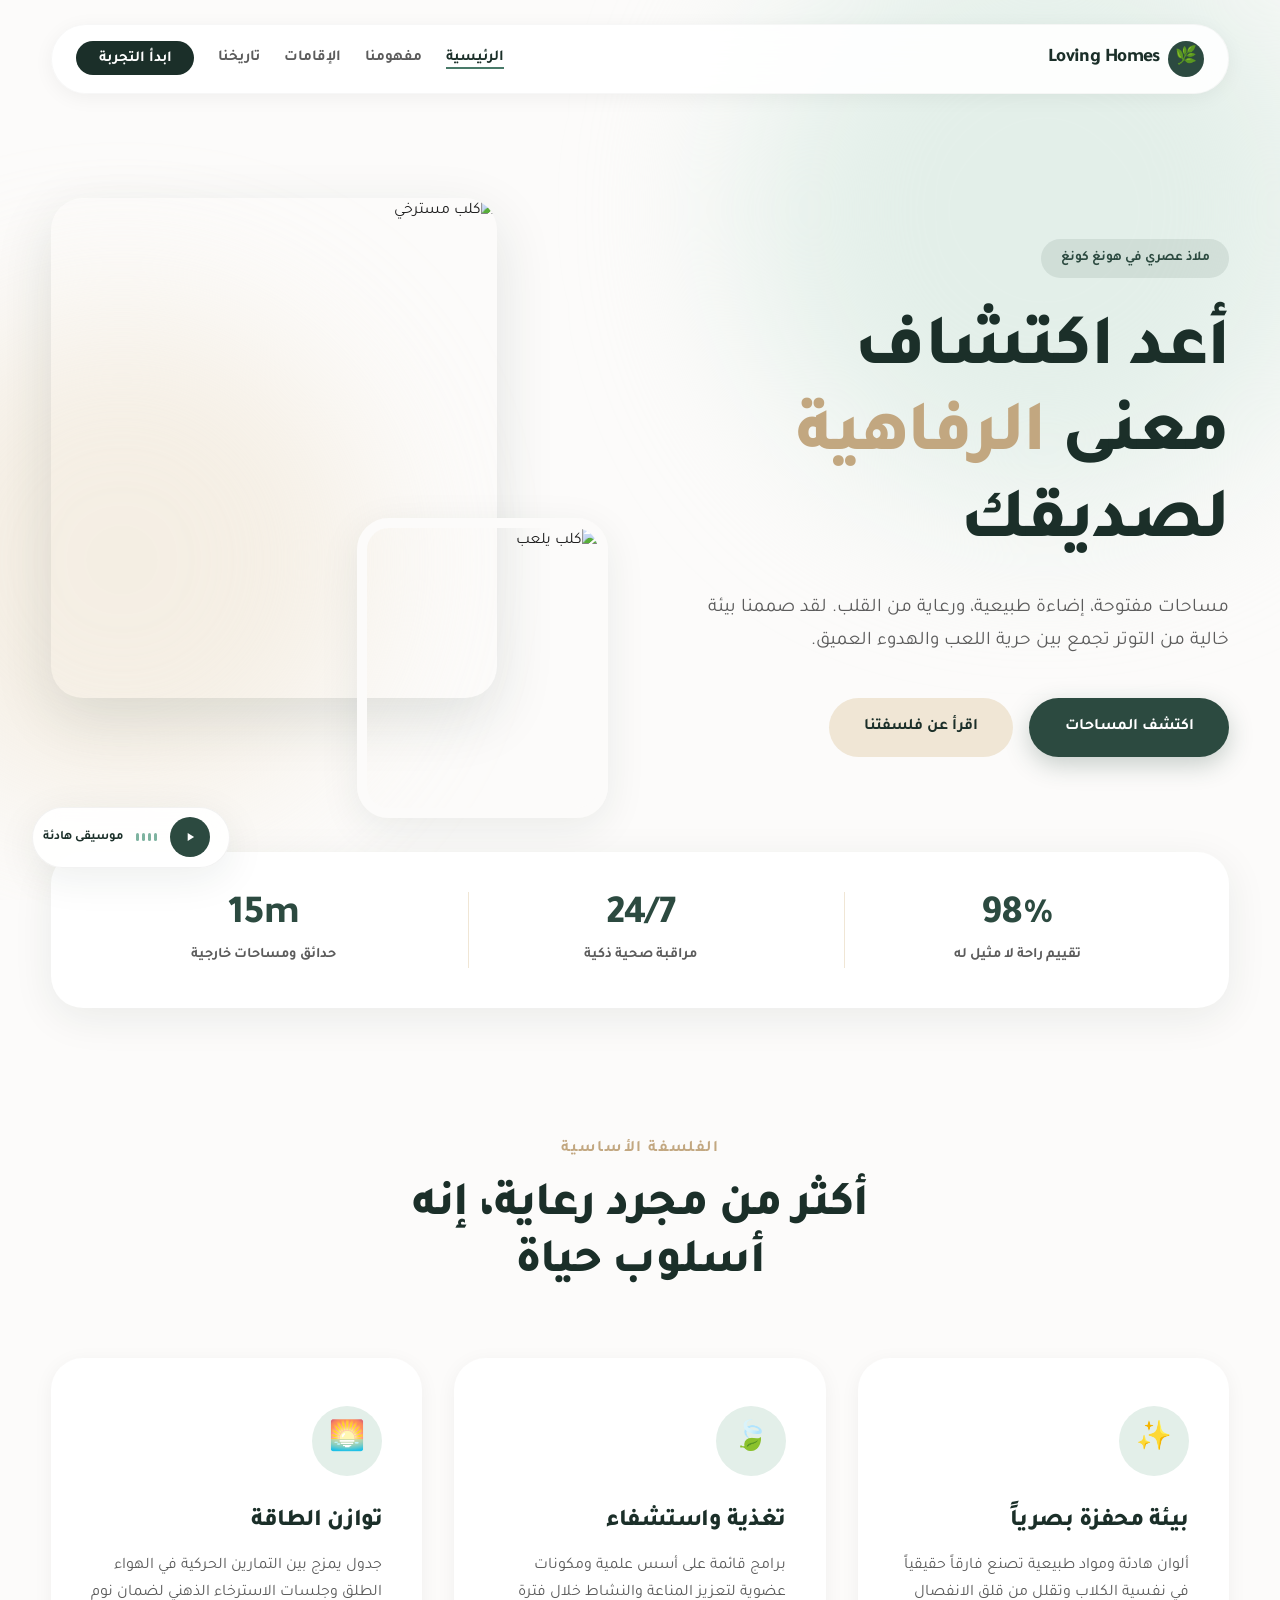
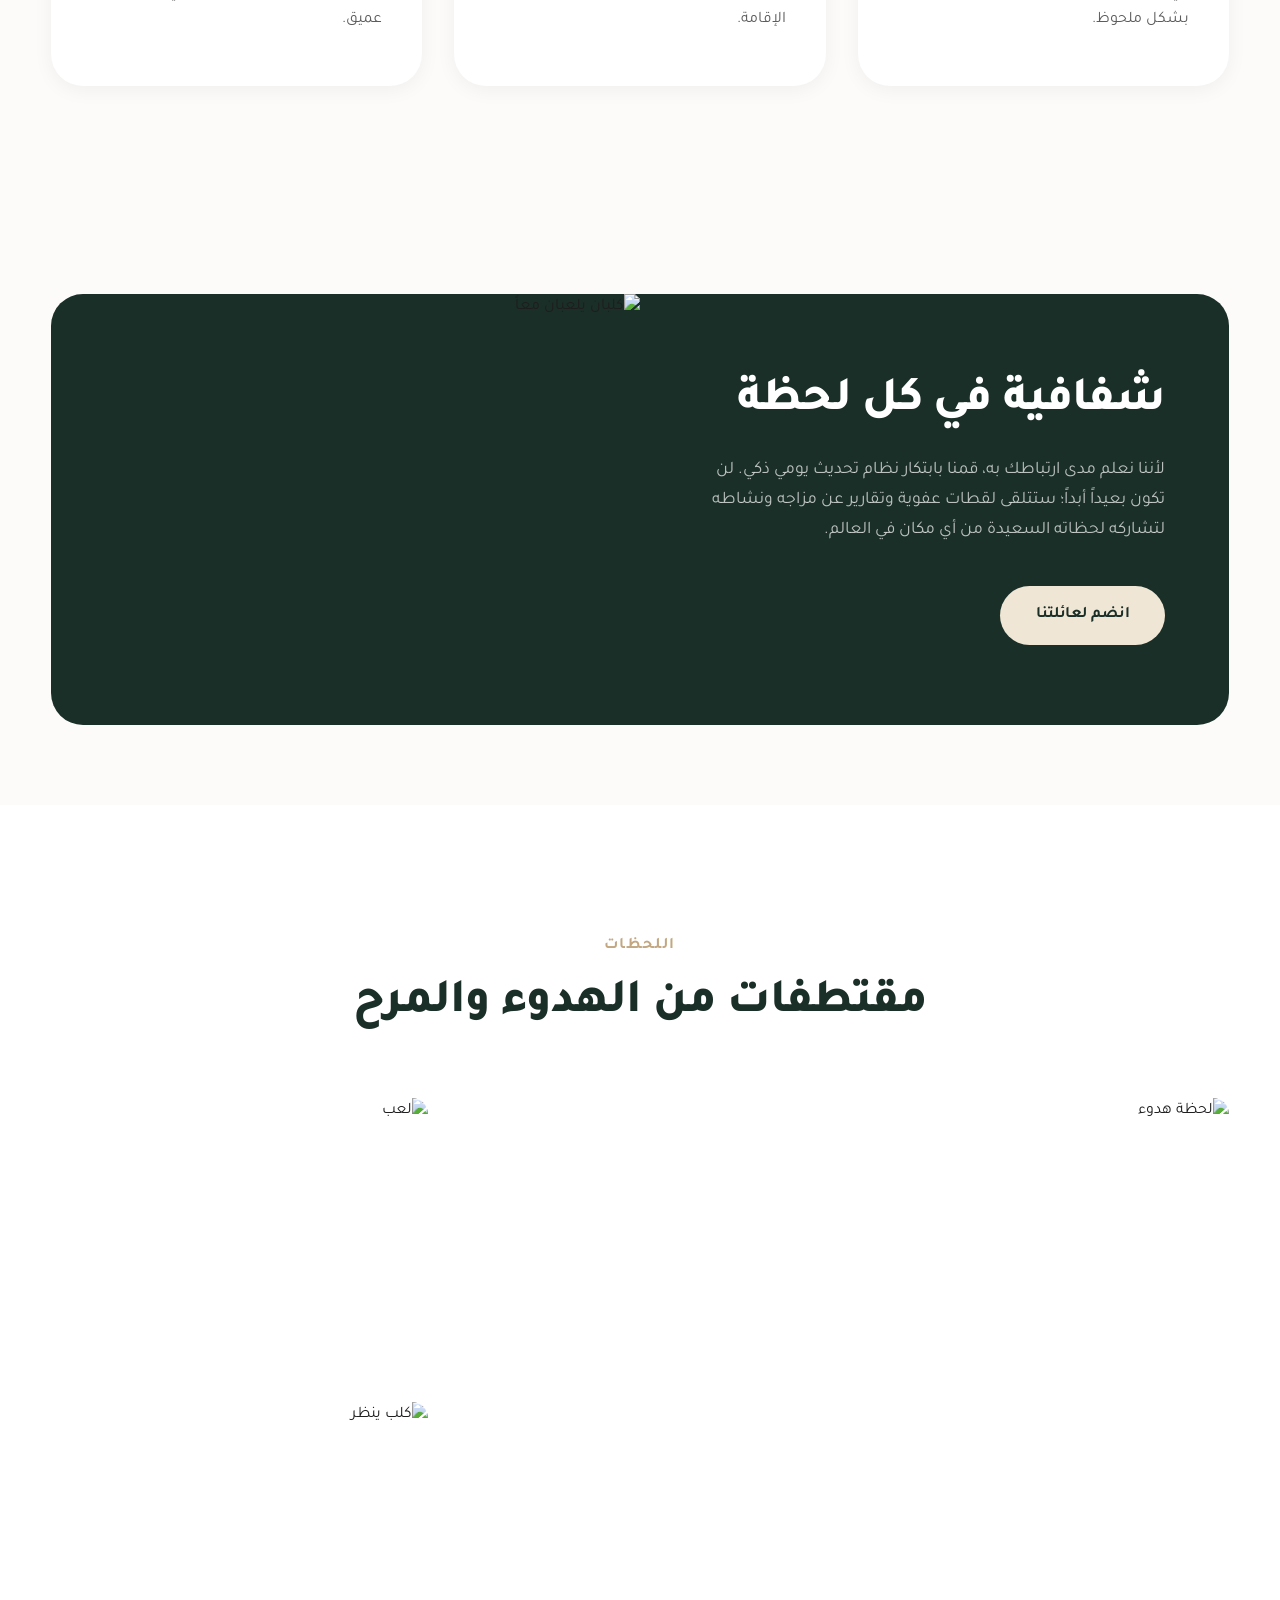
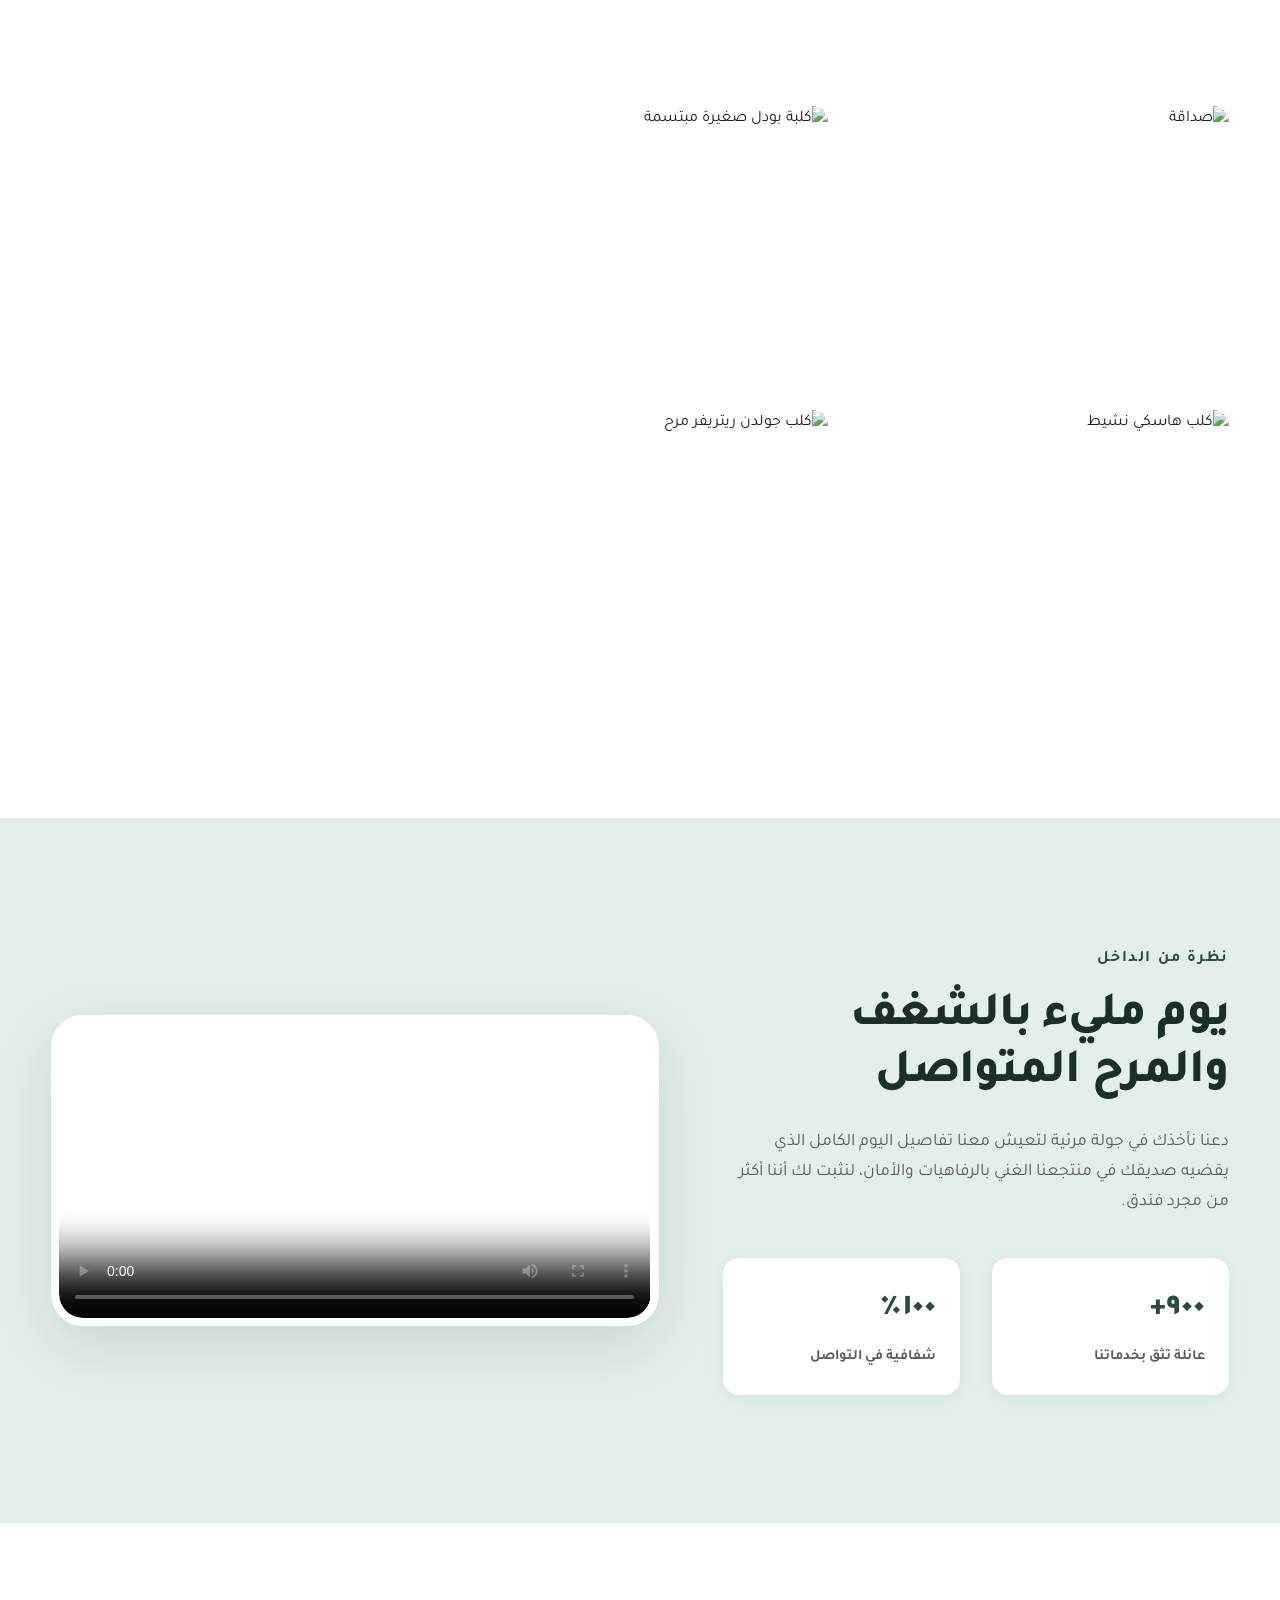
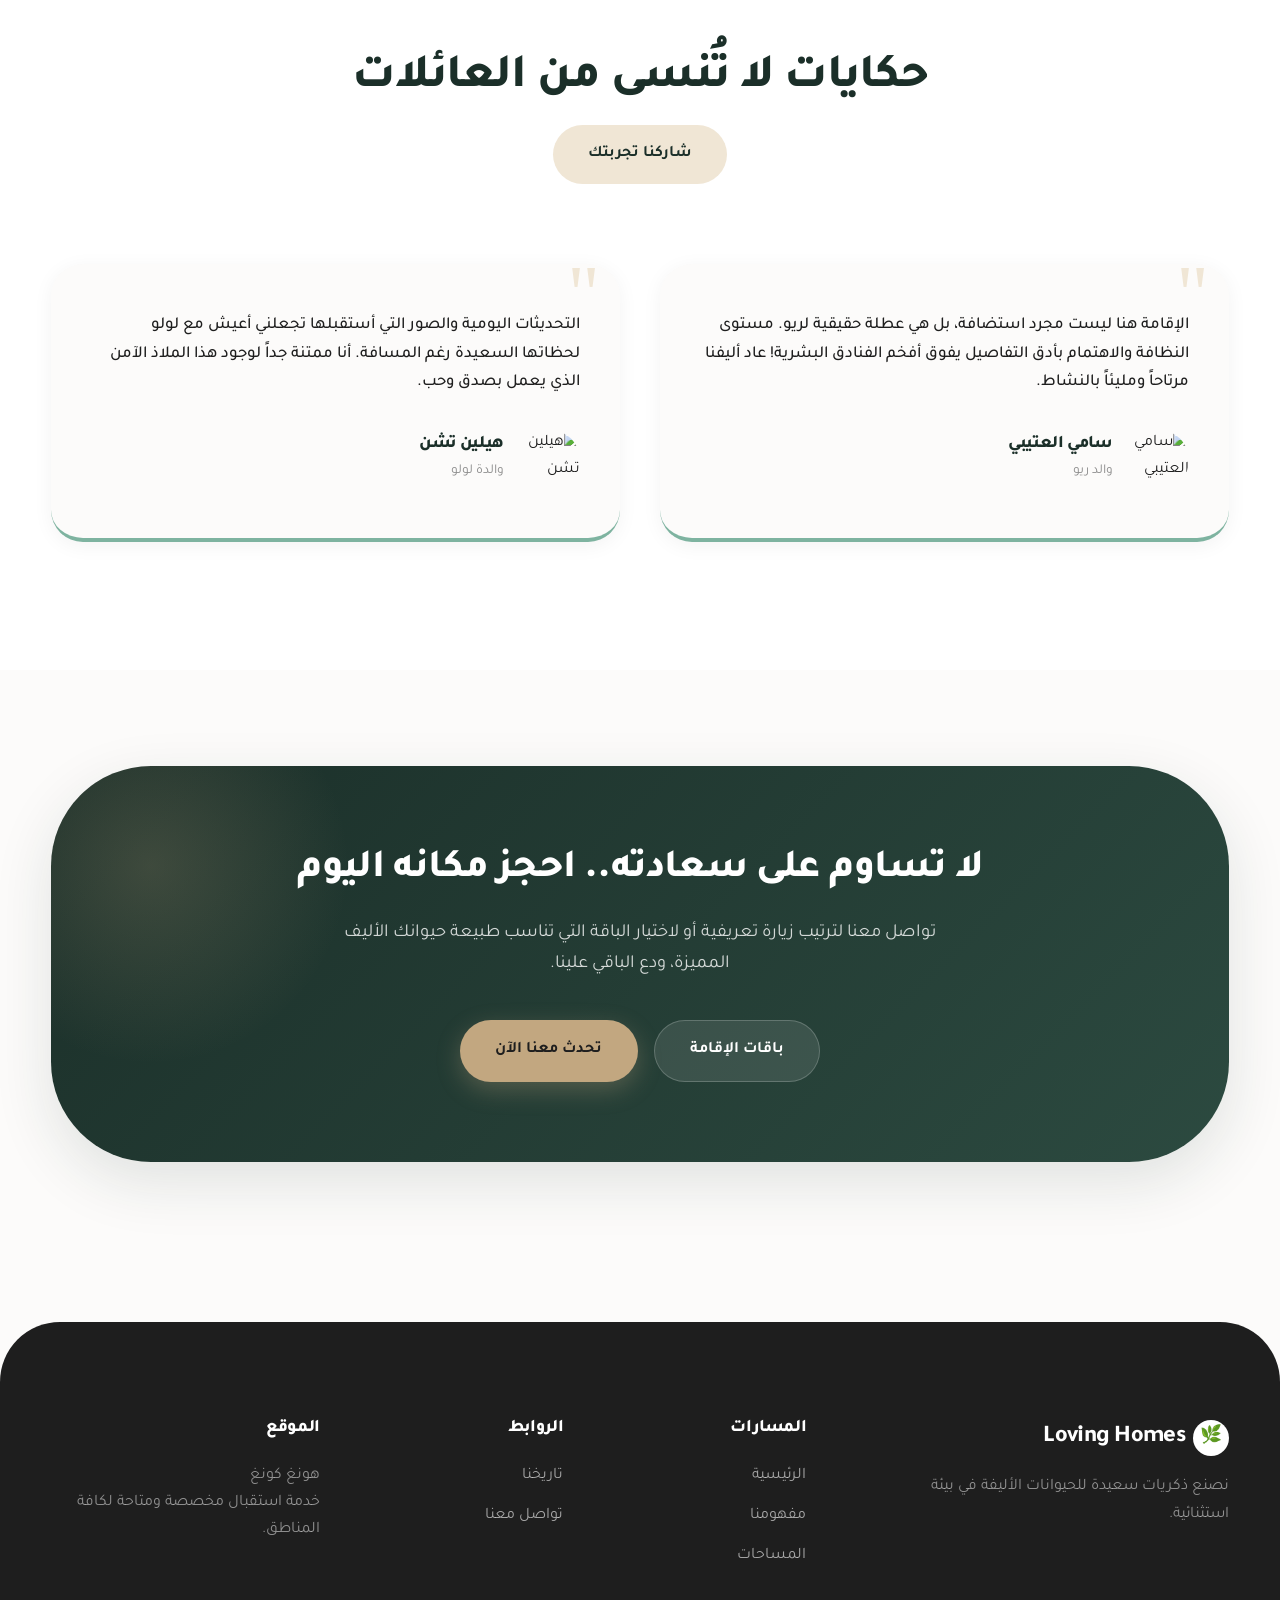
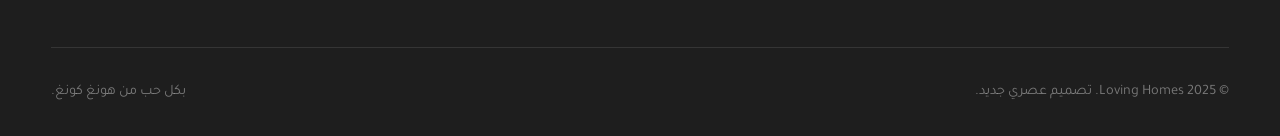
==== index.html @ 4c96bedb "Add files via upload" ====
<!DOCTYPE html>
<html lang="ar" dir="rtl">

<head>
  <meta charset="UTF-8" />
  <meta name="viewport" content="width=device-width, initial-scale=1.0" />
  <meta name="description" content="Loving Homes – منظور جديد لرفاهية الكلاب. مساحات هادئة وعناية لا مثيل لها." />
  <title>Loving Homes | مفهوم جديد للراحة</title>
  <link rel="stylesheet" href="styles.css" />
</head>

<body>

  <div class="audio-section">
    <button class="audio-btn" id="playBtn" aria-label="تشغيل الموسيقى">
      <svg id="playIcon" viewBox="0 0 24 24">
        <path d="M8 5v14l11-7z" />
      </svg>
      <svg id="pauseIcon" viewBox="0 0 24 24" style="display:none">
        <path d="M6 19h4V5H6v14zm8-14v14h4V5h-4z" />
      </svg>
    </button>
    <div class="audio-bars" id="audioBars">
      <div class="bar paused"></div>
      <div class="bar paused"></div>
      <div class="bar paused"></div>
      <div class="bar paused"></div>
    </div>
    <span class="audio-label">موسيقى هادئة</span>
  </div>
  <audio id="bgAudio" loop>
    <source src="https://www.soundhelix.com/examples/mp3/SoundHelix-Song-1.mp3" type="audio/mpeg" />
  </audio>

  <header class="site-header" role="banner">
    <div class="container">
      <div class="nav-wrapper">
        <a href="index.html" class="logo">
          <div class="logo-icon">🌿</div>
          <div class="logo-text">Loving Homes</div>
        </a>
        <ul class="nav-menu" id="navMenu">
          <li><a href="index.html" class="active">الرئيسية</a></li>
          <li><a href="services.html">مفهومنا</a></li>
          <li><a href="packages.html">الإقامات</a></li>
          <li><a href="story.html">تاريخنا</a></li>
          <li><a href="contact.html" class="nav-cta">ابدأ التجربة</a></li>
        </ul>
        <button class="nav-toggle" id="navToggle">
          <span></span><span></span><span></span>
        </button>
      </div>
    </div>
  </header>

  <main>
    <section class="hero-v4">
      <div class="hero-shape-1"></div>
      <div class="hero-shape-2"></div>

      <div class="container hero-grid">
        <div class="hero-text">
          <div class="badge">ملاذ عصري في هونغ كونغ</div>
          <h1>أعد اكتشاف معنى <span>الرفاهية</span> لصديقك</h1>
          <p>مساحات مفتوحة، إضاءة طبيعية، ورعاية من القلب. لقد صممنا بيئة خالية من التوتر تجمع بين حرية اللعب والهدوء
            العميق.</p>
          <div class="hero-actions">
            <a href="packages.html" class="btn btn-primary">اكتشف المساحات</a>
            <a href="#philosophy" class="btn btn-secondary">اقرأ عن فلسفتنا</a>
          </div>
        </div>

        <div class="hero-images">
          <img src="https://images.unsplash.com/photo-1544568100-847a948585b9?w=800&q=80" alt="كلب مسترخي"
            class="img-main" />
          <img src="https://i.ibb.co/VcNGW10W/image.png" alt="كلب يلعب" class="img-float" />
        </div>
      </div>
    </section>

    <div class="container">
      <div class="stats-bar">
        <div class="stat-block">
          <h3>98%</h3>
          <p>تقييم راحة لا مثيل له</p>
        </div>
        <div class="stat-block">
          <h3>24/7</h3>
          <p>مراقبة صحية ذكية</p>
        </div>
        <div class="stat-block">
          <h3>15m</h3>
          <p>حدائق ومساحات خارجية</p>
        </div>
      </div>
    </div>

    <section id="philosophy" class="philosophy">
      <div class="container">
        <div class="section-header">
          <span class="tag">الفلسفة الأساسية</span>
          <h2>أكثر من مجرد رعاية، إنه أسلوب حياة</h2>
        </div>

        <div class="cards-wrapper">
          <div class="phil-card">
            <div class="phil-icon">✨</div>
            <h3>بيئة محفزة بصرياً</h3>
            <p>ألوان هادئة ومواد طبيعية تصنع فارقاً حقيقياً في نفسية الكلاب وتقلل من قلق الانفصال بشكل ملحوظ.</p>
          </div>
          <div class="phil-card">
            <div class="phil-icon">🍃</div>
            <h3>تغذية واستشفاء</h3>
            <p>برامج قائمة على أسس علمية ومكونات عضوية لتعزيز المناعة والنشاط خلال فترة الإقامة.</p>
          </div>
          <div class="phil-card">
            <div class="phil-icon">🌅</div>
            <h3>توازن الطاقة</h3>
            <p>جدول يمزج بين التمارين الحركية في الهواء الطلق وجلسات الاسترخاء الذهني لضمان نوم عميق.</p>
          </div>
        </div>
      </div>
    </section>

    <section class="split-visual">
      <div class="container">
        <div class="split-grid">
          <div class="split-text">
            <h2>شفافية في كل لحظة</h2>
            <p>لأننا نعلم مدى ارتباطك به، قمنا بابتكار نظام تحديث يومي ذكي. لن تكون بعيداً أبداً؛ ستتلقى لقطات عفوية
              وتقارير عن مزاجه ونشاطه لتشاركه لحظاته السعيدة من أي مكان في العالم.</p>
            <a href="contact.html" class="btn btn-secondary" style="align-self: flex-start;">انضم لعائلتنا</a>
          </div>
          <div class="split-img">
            <img src="https://images.unsplash.com/photo-1548199973-03cce0bbc87b?w=800&q=80" alt="كلبان يلعبان معاً" />
          </div>
        </div>
      </div>
    </section>

    <section class="gallery-v4">
      <div class="container">
        <div class="section-header">
          <span class="tag">اللحظات</span>
          <h2>مقتطفات من الهدوء والمرح</h2>
        </div>

        <div class="g-masonry">
          <div class="g-item g-large">
            <img src="https://images.unsplash.com/photo-1537151608804-ea2f10b7b12d?w=800&q=80" alt="لحظة هدوء" />
            <span class="g-label">استرخاء</span>
          </div>
          <div class="g-item">
            <img src="https://images.unsplash.com/photo-1583337130417-3346a1be7dee?w=500&q=80" alt="لعب" />
            <span class="g-label">نشاط حركي</span>
          </div>
          <div class="g-item g-tall">
            <img src="https://images.unsplash.com/photo-1517849845537-4d257902454a?w=500&q=80" alt="كلب ينظر" />
            <span class="g-label">تأمل</span>
          </div>
          <div class="g-item">
            <img src="https://images.unsplash.com/photo-1505628346881-b72b27e84530?w=500&q=80" alt="صداقة" />
            <span class="g-label">تفاعل اجتماعي</span>
          </div>
          <!-- Added Custom Client Dogs from the user -->
          <div class="g-item">
            <img src="https://i.ibb.co/9kxZDjKQ/image.png" alt="كلبة بودل صغيرة مبتسمة" loading="lazy" />
            <span class="g-label">الأميرة لولو</span>
          </div>
          <div class="g-item">
            <img src="https://i.ibb.co/xt6jPwKX/image.png" alt="كلب هاسكي نشيط" loading="lazy" />
            <span class="g-label">المتألق كاي</span>
          </div>
          <div class="g-item">
            <img src="https://i.ibb.co/nMJbRs7b/image.png" alt="كلب جولدن ريتريفر مرح" loading="lazy" />
            <span class="g-label">النجم المشرق نور</span>
          </div>
        </div>
      </div>
    </section>

    <!-- ── EXPERIENCE & STATS ─────────────────────────────────────────── -->
    <section id="watch-video" class="experience-v4">
      <div class="container exp-grid">
        <div class="exp-text">
          <span class="tag">نظرة من الداخل</span>
          <h2>يوم مليء بالشغف والمرح المتواصل</h2>
          <p>دعنا نأخذك في جولة مرئية لتعيش معنا تفاصيل اليوم الكامل الذي يقضيه صديقك في منتجعنا الغني بالرفاهيات
            والأمان، لنثبت لك أننا أكثر من مجرد فندق.</p>
          <div class="stats-mini-grid">
            <div class="s-box">
              <span class="s-num">٩٠٠+</span>
              <span class="s-lbl">عائلة تثق بخدماتنا</span>
            </div>
            <div class="s-box">
              <span class="s-num">١٠٠٪</span>
              <span class="s-lbl">شفافية في التواصل</span>
            </div>
          </div>
        </div>
        <div class="exp-video">
          <video width="100%" controls poster="https://i.ibb.co/KSrJJ3r/image.png">
            <source
              src="https://cdn.jumpshare.com/preview/VOJ5oW6tRI5dBcZkK06LdNz56obfSlBs2nvKYcrFpeqKeB4ZlnrxQS1Tf4LCn-2BgWHe2yxzu3MKQb68t7Id7wgWasdTpsJK-KN_cA7O9bhJnyxIOaojaDgXOuVmMbLAEobwHzZAoYzRK4sXncHQM26yjbN-I2pg_cnoHs_AmgI.mp4"
              type="video/mp4">
          </video>
        </div>
      </div>
    </section>

    <!-- ── REVIEWS ───────────────────────────────────── -->
    <section class="reviews-v4">
      <div class="container">
        <div class="section-header">
          <h2>حكايات لا تُنسى من العائلات</h2>
          <a href="contact.html" class="btn btn-secondary" style="margin-top:1rem;">شاركنا تجربتك</a>
        </div>
        <div class="reviews-grid">
          <div class="review-card">
            <div class="r-quote">"</div>
            <p>الإقامة هنا ليست مجرد استضافة، بل هي عطلة حقيقية لريو. مستوى النظافة والاهتمام بأدق التفاصيل يفوق أفخم
              الفنادق البشرية! عاد أليفنا مرتاحاً ومليئاً بالنشاط.</p>
            <div class="r-user">
              <img src="https://images.unsplash.com/photo-1507003211169-0a1dd7228f2d?w=80&q=80&fit=crop&crop=face"
                alt="سامي العتيبي" loading="lazy" />
              <div>
                <h4>سامي العتيبي</h4>
                <span>والد ريو</span>
              </div>
            </div>
          </div>
          <div class="review-card">
            <div class="r-quote">"</div>
            <p>التحديثات اليومية والصور التي أستقبلها تجعلني أعيش مع لولو لحظاتها السعيدة رغم المسافة. أنا ممتنة جداً
              لوجود هذا الملاذ الآمن الذي يعمل بصدق وحب.</p>
            <div class="r-user">
              <img src="https://images.unsplash.com/photo-1494790108755-2616b612b786?w=80&q=80&fit=crop&crop=face"
                alt="هيلين تشن" loading="lazy" />
              <div>
                <h4>هيلين تشن</h4>
                <span>والدة لولو</span>
              </div>
            </div>
          </div>
        </div>
      </div>
    </section>

    <!-- ── BOTTOM CTA ───────────────────────────────────────────── -->
    <section class="cta-v4">
      <div class="container">
        <div class="cta-inner">
          <h2>لا تساوم على سعادته.. احجز مكانه اليوم</h2>
          <p>تواصل معنا لترتيب زيارة تعريفية أو لاختيار الباقة التي تناسب طبيعة حيوانك الأليف المميزة، ودع الباقي علينا.
          </p>
          <div class="cta-actions">
            <a href="packages.html" class="btn btn-secondary">باقات الإقامة</a>
            <a href="contact.html" class="btn btn-primary">تحدث معنا الآن</a>
          </div>
        </div>
      </div>
    </section>

  </main>

  <footer class="footer-v4">
    <div class="container">
      <div class="footer-grid">
        <div class="footer-col footer-brand">
          <a href="#" class="logo">
            <div class="logo-icon" style="background:#fff; color:var(--charcoal);">🌿</div>
            <div class="logo-text">Loving Homes</div>
          </a>
          <p class="footer-p">نصنع ذكريات سعيدة للحيوانات الأليفة في بيئة استثنائية.</p>
        </div>
        <div class="footer-col">
          <h4>المسارات</h4>
          <ul class="footer-links">
            <li><a href="index.html">الرئيسية</a></li>
            <li><a href="services.html">مفهومنا</a></li>
            <li><a href="packages.html">المساحات</a></li>
          </ul>
        </div>
        <div class="footer-col">
          <h4>الروابط</h4>
          <ul class="footer-links">
            <li><a href="story.html">تاريخنا</a></li>
            <li><a href="contact.html">تواصل معنا</a></li>
          </ul>
        </div>
        <div class="footer-col">
          <h4>الموقع</h4>
          <p class="footer-p" style="margin-top:0;">هونغ كونغ<br />خدمة استقبال مخصصة ومتاحة لكافة المناطق.</p>
        </div>
      </div>
      <div class="footer-bottom">
        <span>© 2025 Loving Homes. تصميم عصري جديد.</span>
        <span>بكل حب من هونغ كونغ.</span>
      </div>
    </div>
  </footer>

  <script>
    const navToggle = document.getElementById('navToggle');
    const navMenu = document.getElementById('navMenu');
    if (navToggle && navMenu) {
      navToggle.addEventListener('click', () => {
        navMenu.classList.toggle('active');
      });
    }
  </script>
</body>

</html>
---- styles.css ----
/* ==================================================
   LOVING HOMES – NEW DESIGN CONCEPT (V4)
   Modern, Airy & Dynamic Aesthetic
   Palette: Sage Green + Warm Sand + Charcoal
   ================================================== */

@import url('https://fonts.googleapis.com/css2?family=Outfit:wght@300;400;600;800&family=Tajawal:wght@300;400;500;700;800&display=swap');

/* ── Variables ───────────────────────────────────── */
:root {
  --sage-900: #1b2f29;
  --sage-800: #2c4a40;
  --sage-600: #497a69;
  --sage-400: #7eb3a0;
  --sage-100: #e3efe9;
  
  --sand-500: #c2a780;
  --sand-400: #d6bc94;
  --sand-200: #f0e6d5;
  --sand-50:  #fcfbfa;
  
  --charcoal: #1e1e1e;
  --white:    #ffffff;
  
  --text-dark: #1e1e1e;
  --text-mid:  #5c5c5c;
  --text-light:#8b8b8b;
  
  --shadow-sm: 0 4px 20px rgba(0,0,0,0.05);
  --shadow-md: 0 10px 40px rgba(27,47,41,0.08);
  --shadow-lg: 0 20px 60px rgba(27,47,41,0.12);
  
  --radius-sm: 8px;
  --radius-md: 16px;
  --radius-lg: 32px;
  --radius-xl: 100px;
  
  --transition: all 0.4s cubic-bezier(0.16, 1, 0.3, 1);
}

/* ── Reset & Base ────────────────────────────────── */
*, *::before, *::after { box-sizing: border-box; margin: 0; padding: 0; }
html { scroll-behavior: smooth; }
body {
  font-family: 'Tajawal', sans-serif;
  background: var(--sand-50);
  color: var(--text-dark);
  line-height: 1.7;
  direction: rtl;
  overflow-x: hidden;
}
img { max-width: 100%; height: auto; display: block; }
a { color: inherit; text-decoration: none; }
ul, ol { list-style: none; }
h1,h2,h3,h4,h5 {
  font-family: 'Tajawal', sans-serif;
  line-height: 1.2;
  font-weight: 800;
  letter-spacing: -0.02em;
}
h1 { font-size: clamp(2.8rem, 6vw, 4.5rem); }
h2 { font-size: clamp(2rem, 4vw, 3rem); }
h3 { font-size: 1.5rem; }
p  { color: var(--text-mid); }

/* ── Container ───────────────────────────────────── */
.container {
  width: min(1300px, 92%);
  margin-inline: auto;
}

/* ── Audio Player ────────────────────────────────── */
.audio-section {
  position: fixed;
  bottom: 2rem;
  left: 2rem;
  z-index: 9000;
  display: flex;
  align-items: center;
  gap: 0.8rem;
  background: rgba(255,255,255,0.9);
  backdrop-filter: blur(12px);
  border: 1px solid rgba(0,0,0,0.05);
  border-radius: var(--radius-xl);
  padding: 0.6rem 1.2rem 0.6rem 0.6rem;
  box-shadow: var(--shadow-md);
  transition: var(--transition);
}
.audio-section:hover { box-shadow: var(--shadow-lg); transform: translateY(-3px); }
.audio-btn {
  width: 40px; height: 40px;
  border: none;
  border-radius: 50%;
  background: var(--sage-800);
  color: var(--white);
  cursor: pointer;
  display: grid;
  place-items: center;
  transition: var(--transition);
}
.audio-btn:hover { background: var(--sage-600); transform: scale(1.1); }
.audio-btn svg { width: 14px; height: 14px; fill: var(--white); }
.audio-label { color: var(--sage-900); font-size: 0.8rem; font-weight: 700; white-space:nowrap; }
.audio-bars { display: flex; align-items: center; gap: 3px; height: 16px; }
.bar {
  width: 3px;
  background: var(--sage-400);
  border-radius: 2px;
  animation: wave 1.2s ease-in-out infinite;
}
.bar:nth-child(1) { animation-delay: 0s; height: 10px; }
.bar:nth-child(2) { animation-delay: 0.2s; height: 16px; }
.bar:nth-child(3) { animation-delay: 0.4s; height: 8px; }
.bar:nth-child(4) { animation-delay: 0.6s; height: 14px; }
.bar.paused { animation-play-state: paused; height: 8px; }

@keyframes wave {
  0%,100% { transform: scaleY(1); }
  50% { transform: scaleY(0.4); }
}

/* ── Navigation ──────────────────────────────────── */
.site-header {
  position: fixed;
  top: 1.5rem;
  left: 0; right: 0;
  z-index: 999;
  transition: var(--transition);
}
.nav-wrapper {
  background: rgba(255,255,255,0.9);
  backdrop-filter: blur(16px);
  border-radius: var(--radius-xl);
  padding: 0 1.5rem;
  box-shadow: var(--shadow-sm);
  border: 1px solid rgba(0,0,0,0.03);
  display: flex;
  align-items: center;
  justify-content: space-between;
  height: 70px;
}
.logo {
  display: flex;
  align-items: center;
  gap: 0.5rem;
}
.logo-icon {
  width: 36px; height: 36px;
  background: var(--sage-800);
  color: var(--white);
  border-radius: 50%;
  display: grid;
  place-items: center;
  font-size: 1.1rem;
}
.logo-text { font-size: 1.2rem; font-weight: 800; color: var(--sage-900); letter-spacing: -0.03em; }

.nav-menu {
  display: flex;
  align-items: center;
  gap: 1.5rem;
}
.nav-menu a {
  color: var(--text-mid);
  font-weight: 600;
  font-size: 0.95rem;
  transition: var(--transition);
  position: relative;
}
.nav-menu a::after {
  content: '';
  position: absolute;
  bottom: -4px; left: 0; right: 0;
  height: 2px;
  background: var(--sage-600);
  transform: scaleX(0);
  transition: transform 0.3s ease;
}
.nav-menu a:hover, .nav-menu a.active { color: var(--sage-900); }
.nav-menu a:hover::after, .nav-menu a.active::after { transform: scaleX(1); }

.nav-cta {
  background: var(--sage-900);
  color: var(--white) !important;
  padding: 0.6rem 1.4rem;
  border-radius: var(--radius-xl);
  font-weight: 700;
}
.nav-cta::after { display: none !important; }
.nav-cta:hover { background: var(--sage-600); transform: translateY(-2px); box-shadow: 0 4px 15px rgba(44,74,64,0.3); }

.nav-toggle {
  display: none;
  background: none;
  border: none;
  cursor: pointer;
  padding: 5px;
}
.nav-toggle span { display: block; width: 24px; height: 2px; background: var(--sage-900); margin: 5px 0; transition: 0.3s; }

/* ── Buttons ─────────────────────────────────────── */
.btn {
  display: inline-flex;
  align-items: center;
  justify-content: center;
  padding: 1rem 2.2rem;
  border-radius: var(--radius-xl);
  font-weight: 700;
  font-size: 1rem;
  cursor: pointer;
  border: none;
  transition: var(--transition);
}
.btn-primary {
  background: var(--sage-800);
  color: var(--white);
  box-shadow: 0 8px 24px rgba(44,74,64,0.25);
}
.btn-primary:hover { background: var(--sage-600); transform: translateY(-3px); box-shadow: 0 12px 30px rgba(44,74,64,0.35); }
.btn-secondary {
  background: var(--sand-200);
  color: var(--sage-900);
}
.btn-secondary:hover { background: var(--sand-400); transform: translateY(-3px); }

/* ── Hero Section (V4) ───────────────────────────── */
.hero-v4 {
  padding: 12rem 0 6rem;
  min-height: 100vh;
  display: flex;
  align-items: center;
  position: relative;
  overflow: hidden;
}
.hero-shape-1 {
  position: absolute;
  top: -10%; right: -5%;
  width: 600px; height: 600px;
  background: var(--sage-100);
  border-radius: 50%;
  filter: blur(80px);
  z-index: -1;
}
.hero-shape-2 {
  position: absolute;
  bottom: 10%; left: -10%;
  width: 500px; height: 500px;
  background: var(--sand-200);
  border-radius: 50%;
  filter: blur(80px);
  z-index: -1;
  opacity: 0.6;
}
.hero-grid {
  display: grid;
  grid-template-columns: 1fr 1fr;
  gap: 4rem;
  align-items: center;
}
.hero-text .badge {
  display: inline-block;
  background: rgba(44,74,64,0.1);
  color: var(--sage-800);
  padding: 0.5rem 1.2rem;
  border-radius: var(--radius-xl);
  font-weight: 700;
  font-size: 0.85rem;
  margin-bottom: 2rem;
}
.hero-text h1 { color: var(--sage-900); margin-bottom: 1.5rem; }
.hero-text h1 span { color: var(--sand-500); }
.hero-text p { font-size: 1.2rem; margin-bottom: 2.5rem; max-width: 540px; }
.hero-actions { display: flex; gap: 1rem; flex-wrap: wrap; }

.hero-images { position: relative; height: 600px; }
.img-main {
  width: 80%;
  height: 500px;
  object-fit: cover;
  border-radius: var(--radius-lg);
  position: absolute;
  top: 0; left: 0;
  box-shadow: var(--shadow-lg);
}
.img-float {
  width: 45%;
  height: 300px;
  object-fit: cover;
  border-radius: var(--radius-lg);
  position: absolute;
  bottom: 0; right: 0;
  border: 10px solid var(--sand-50);
  box-shadow: var(--shadow-md);
  transform: translateY(20px);
  transition: var(--transition);
}
.hero-images:hover .img-float { transform: translateY(0); }

/* ── Floating Stats ──────────────────────────────── */
.stats-bar {
  background: var(--white);
  padding: 2.5rem;
  border-radius: var(--radius-lg);
  box-shadow: var(--shadow-md);
  display: grid;
  grid-template-columns: repeat(3, 1fr);
  gap: 2rem;
  margin-top: -3rem;
  position: relative;
  z-index: 10;
}
.stat-block { text-align: center; border-left: 1px solid var(--sand-200); }
.stat-block:last-child { border-left: none; }
.stat-block h3 { font-size: 2.5rem; color: var(--sage-800); margin-bottom: 0.2rem; }
.stat-block p { font-size: 0.9rem; font-weight: 600; color: var(--text-mid); }

/* ── Philosophy Section ──────────────────────────── */
.philosophy { padding: 8rem 0; }
.section-header { text-align: center; margin-bottom: 4rem; max-width: 600px; margin-inline: auto; }
.section-header .tag { color: var(--sand-500); font-weight: 700; letter-spacing: 0.1em; display: block; margin-bottom: 1rem; }
.section-header h2 { color: var(--sage-900); }

.cards-wrapper {
  display: grid;
  grid-template-columns: repeat(auto-fit, minmax(300px, 1fr));
  gap: 2rem;
}
.phil-card {
  background: var(--white);
  padding: 3rem 2.5rem;
  border-radius: var(--radius-lg);
  box-shadow: var(--shadow-sm);
  transition: var(--transition);
  border-bottom: 4px solid transparent;
}
.phil-card:hover { transform: translateY(-10px); box-shadow: var(--shadow-md); border-color: var(--sage-400); }
.phil-icon {
  width: 70px; height: 70px;
  background: var(--sage-100);
  border-radius: 50%;
  display: grid;
  place-items: center;
  font-size: 1.8rem;
  margin-bottom: 2rem;
  color: var(--sage-800);
}
.phil-card h3 { color: var(--sage-900); margin-bottom: 1rem; }

/* ── Split Visual Section ────────────────────────── */
.split-visual { padding: 5rem 0; }
.split-grid {
  display: grid;
  grid-template-columns: 1fr 1fr;
  background: var(--sage-900);
  border-radius: var(--radius-lg);
  overflow: hidden;
}
.split-text { padding: 5rem 4rem; color: var(--white); display: flex; flex-direction: column; justify-content: center; }
.split-text h2 { margin-bottom: 1.5rem; }
.split-text p { color: rgba(255,255,255,0.7); font-size: 1.1rem; margin-bottom: 2.5rem; }
.split-img img { width: 100%; height: 100%; object-fit: cover; }

/* ── Modern Gallery ──────────────────────────────── */
.gallery-v4 { padding: 8rem 0; background: var(--white); }
.g-masonry {
  display: grid;
  grid-template-columns: repeat(3, 1fr);
  grid-auto-rows: 280px;
  gap: 1.5rem;
}
.g-item { border-radius: var(--radius-md); overflow: hidden; position: relative; }
.g-item img { width: 100%; height: 100%; object-fit: cover; transition: 0.6s ease; }
.g-item:hover img { transform: scale(1.05); filter: brightness(0.8); }
.g-label {
  position: absolute;
  bottom: 1.5rem; left: 1.5rem;
  background: var(--white);
  padding: 0.5rem 1.2rem;
  border-radius: var(--radius-xl);
  font-weight: 700;
  color: var(--sage-900);
  opacity: 0;
  transform: translateY(10px);
  transition: var(--transition);
}
.g-item:hover .g-label { opacity: 1; transform: translateY(0); }
.g-large { grid-column: span 2; grid-row: span 2; }
.g-tall { grid-row: span 2; }

/* ── Footer V4 ───────────────────────────────────── */
.footer-v4 {
  background: var(--charcoal);
  color: var(--white);
  padding: 6rem 0 2rem;
  border-top-left-radius: 60px;
  border-top-right-radius: 60px;
  margin-top: 4rem;
}
.footer-grid {
  display: grid;
  grid-template-columns: 2fr 1fr 1fr 1.5fr;
  gap: 4rem;
  margin-bottom: 4rem;
}
.footer-brand { margin-bottom: 1.5rem; }
.footer-brand .logo-text { color: var(--white); font-size: 1.5rem; }
.footer-p { color: rgba(255,255,255,0.5); margin-top: 1rem; max-width: 300px; }
.footer-col h4 { margin-bottom: 1.5rem; font-size: 1.1rem; }
.footer-links li { margin-bottom: 0.8rem; }
.footer-links a { color: rgba(255,255,255,0.6); transition: var(--transition); }
.footer-links a:hover { color: var(--sand-400); padding-right: 5px; }
.footer-bottom {
  border-top: 1px solid rgba(255,255,255,0.1);
  padding-top: 2rem;
  display: flex;
  justify-content: space-between;
  color: rgba(255,255,255,0.4);
  font-size: 0.9rem;
}

/* ── Additional Sections (Experience, Reviews, CTA) ── */
.experience-v4 { padding: 8rem 0; background: var(--sage-100); }
.exp-grid { display: grid; grid-template-columns: 1fr 1.2fr; gap: 4rem; align-items: center; }
.exp-text .tag { color: var(--sage-800); font-weight: 700; display: block; margin-bottom: 1rem; letter-spacing: 0.1em; }
.exp-text h2 { color: var(--sage-900); margin-bottom: 1.5rem; }
.exp-text p { font-size: 1.1rem; color: var(--text-mid); margin-bottom: 2.5rem; }
.stats-mini-grid { display: grid; grid-template-columns: 1fr 1fr; gap: 2rem; }
.s-box { background: var(--white); padding: 1.5rem; border-radius: var(--radius-md); box-shadow: var(--shadow-sm); }
.s-num { display: block; font-size: 2rem; font-weight: 800; color: var(--sage-800); margin-bottom: 0.5rem; }
.s-lbl { font-size: 0.9rem; font-weight: 600; color: var(--text-mid); line-height: 1.4; }
.exp-video { border-radius: var(--radius-lg); overflow: hidden; box-shadow: var(--shadow-lg); border: 8px solid var(--white); background: var(--white); }
.exp-video video { display: block; border-radius: calc(var(--radius-lg) - 8px); }

.reviews-v4 { padding: 8rem 0; background: var(--white); }
.reviews-v4 .section-header { text-align: center; margin-bottom: 5rem; }
.reviews-grid { display: grid; grid-template-columns: repeat(auto-fit, minmax(320px, 1fr)); gap: 2.5rem; }
.review-card { background: var(--sand-50); padding: 3rem 2.5rem; border-radius: var(--radius-lg); position: relative; border-bottom: 4px solid var(--sage-400); box-shadow: var(--shadow-sm); }
.r-quote { font-family: 'Times New Roman', serif; font-size: 5rem; color: var(--sand-200); position: absolute; top: -10px; right: 20px; line-height: 1; }
.review-card p { font-size: 1.05rem; color: var(--text-dark); margin-bottom: 2rem; position: relative; z-index: 1; font-weight: 500; }
.r-user { display: flex; align-items: center; gap: 1rem; }
.r-user img { width: 60px; height: 60px; border-radius: 50%; object-fit: cover; }
.r-user h4 { color: var(--sage-900); font-size: 1.1rem; margin-bottom: 0.2rem; }
.r-user span { color: var(--text-light); font-size: 0.85rem; }

.cta-v4 { padding: 6rem 0; }
.cta-inner { background: linear-gradient(135deg, var(--sage-900) 0%, var(--sage-800) 100%); color: var(--white); padding: 5rem 3rem; border-radius: var(--radius-xl); text-align: center; position: relative; overflow: hidden; box-shadow: var(--shadow-lg); }
.cta-inner::before { content: ''; position: absolute; width: 400px; height: 400px; background: radial-gradient(circle, rgba(194,167,128,0.2) 0%, transparent 70%); top: -100px; left: -100px; border-radius: 50%; pointer-events: none; }
.cta-inner h2 { margin-bottom: 1.5rem; font-size: 2.5rem; color: var(--white); position: relative; z-index: 1; }
.cta-inner p { font-size: 1.15rem; color: rgba(255,255,255,0.8); max-width: 600px; margin: 0 auto 2.5rem; position: relative; z-index: 1; }
.cta-actions { display: flex; gap: 1rem; justify-content: center; position: relative; z-index: 1; flex-wrap: wrap; }
.cta-actions .btn-primary { background: var(--sand-500); color: var(--charcoal); box-shadow: 0 8px 24px rgba(194,167,128,0.3); }
.cta-actions .btn-primary:hover { background: var(--sand-400); transform: translateY(-3px); }
.cta-actions .btn-secondary { background: rgba(255,255,255,0.1); color: var(--white); border: 1px solid rgba(255,255,255,0.2); }
.cta-actions .btn-secondary:hover { background: rgba(255,255,255,0.2); }

/* ── Responsive ──────────────────────────────────── */
@media (max-width: 1024px) {
  .hero-grid { grid-template-columns: 1fr; text-align: center; }
  .hero-text p { margin-inline: auto; }
  .hero-actions { justify-content: center; }
  .hero-images { height: 500px; margin-top: 3rem; }
  .img-main { width: 90%; left: 5%; }
  .stats-bar { grid-template-columns: 1fr; gap: 1rem; margin-top: 2rem; }
  .stat-block { border-left: none; border-bottom: 1px solid var(--sand-200); padding-bottom: 1rem; }
  .split-grid { grid-template-columns: 1fr; }
  .exp-grid { grid-template-columns: 1fr; }
  .footer-grid { grid-template-columns: 1fr 1fr; }
}
@media (max-width: 768px) {
  .nav-menu {
    position: absolute;
    top: 80px; left: 1rem; right: 1rem;
    background: var(--white);
    flex-direction: column;
    padding: 2rem;
    border-radius: var(--radius-md);
    box-shadow: var(--shadow-lg);
    display: none;
  }
  .nav-menu.active { display: flex; }
  .nav-toggle { display: block; }
  .g-masonry { grid-template-columns: 1fr 1fr; }
  .g-large { grid-column: span 2; }
  .footer-grid { grid-template-columns: 1fr; }
  .footer-bottom { flex-direction: column; text-align: center; gap: 1rem; }
  .cta-inner { padding: 4rem 1.5rem; }
  .cta-inner h2 { font-size: 2rem; }
}
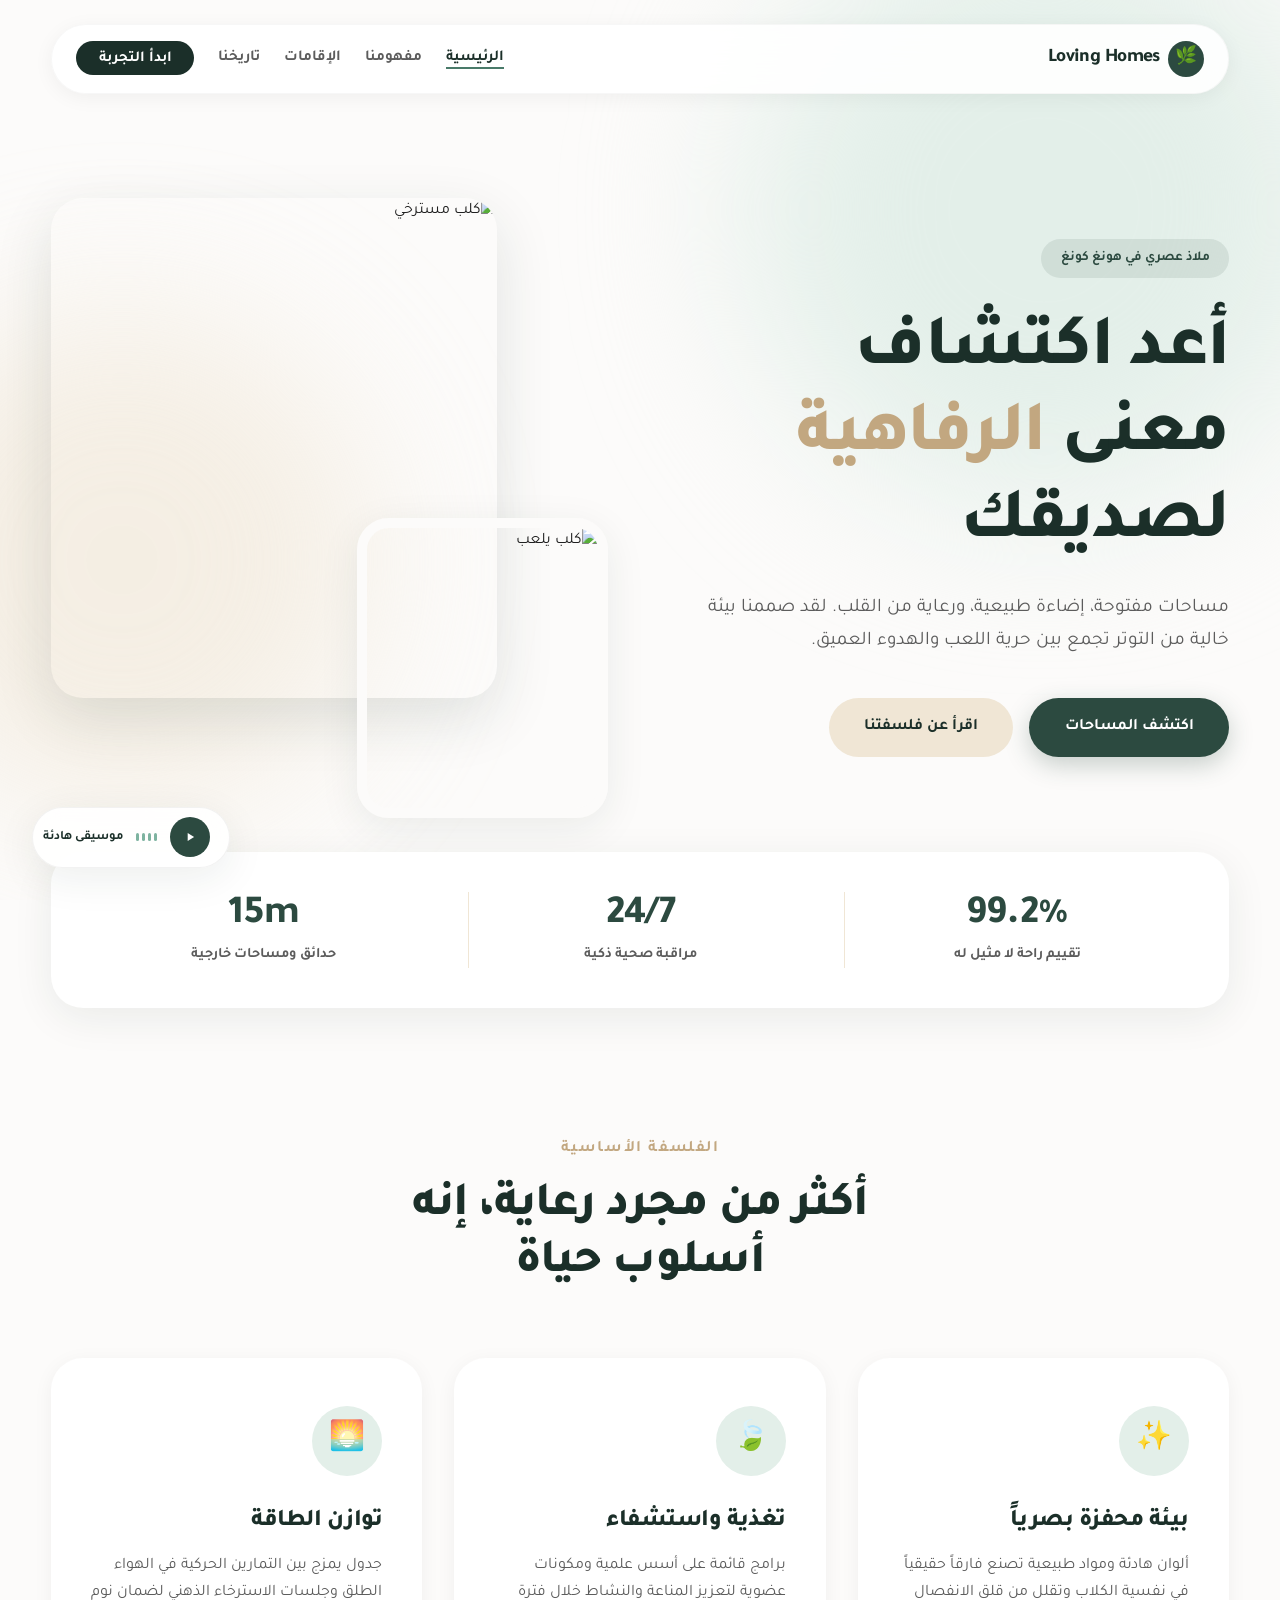
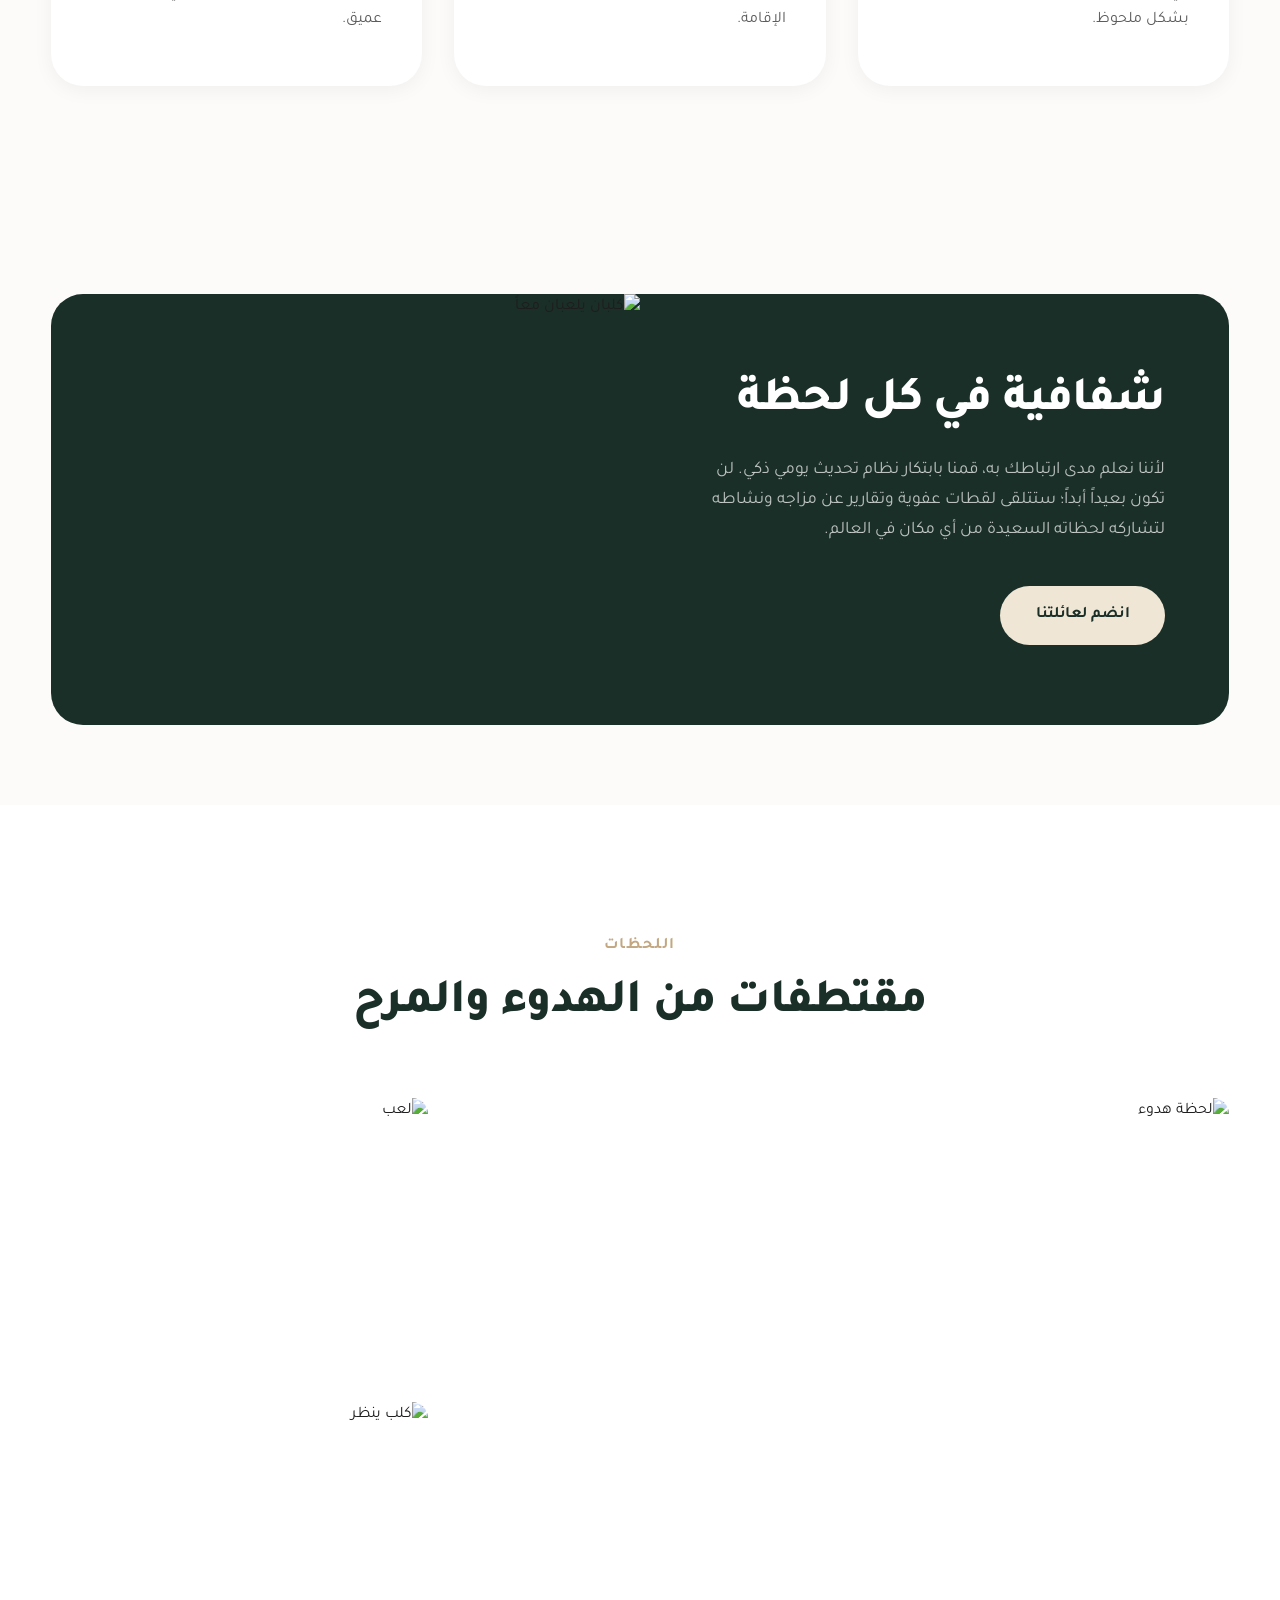
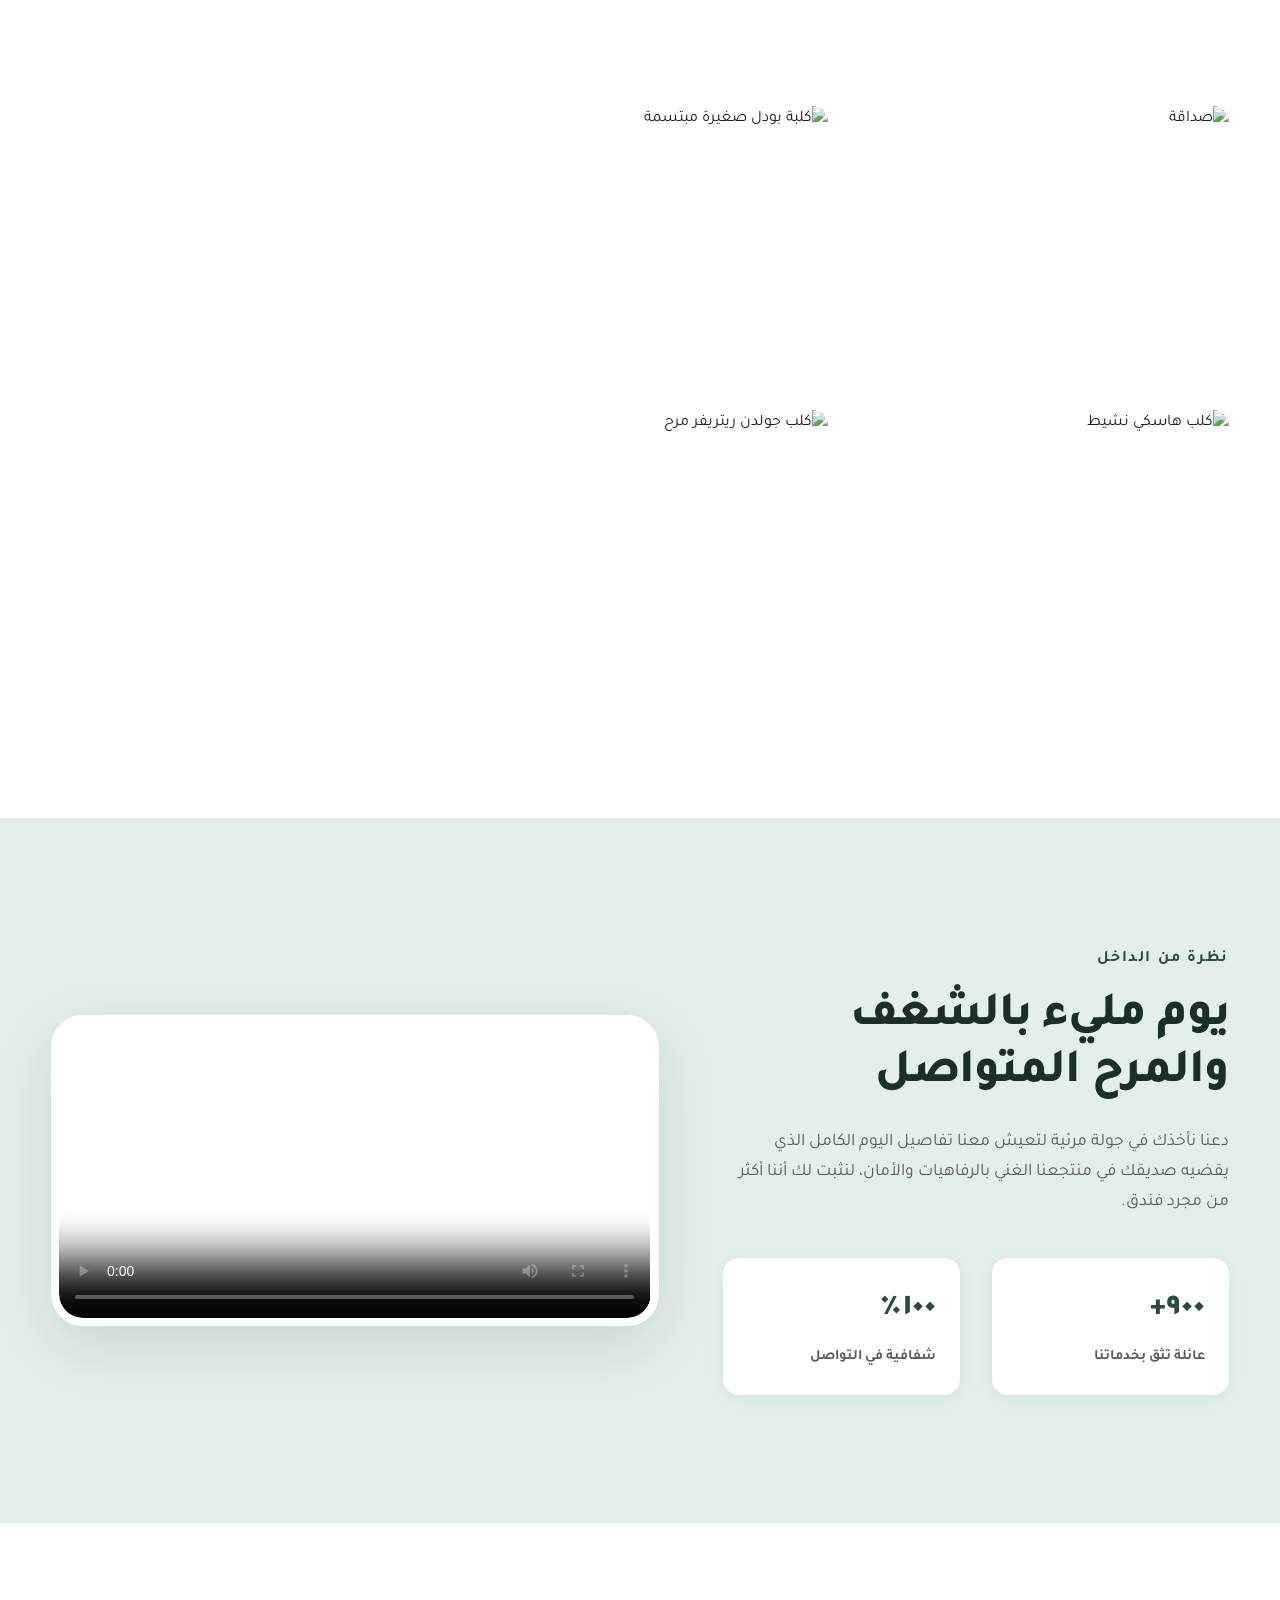
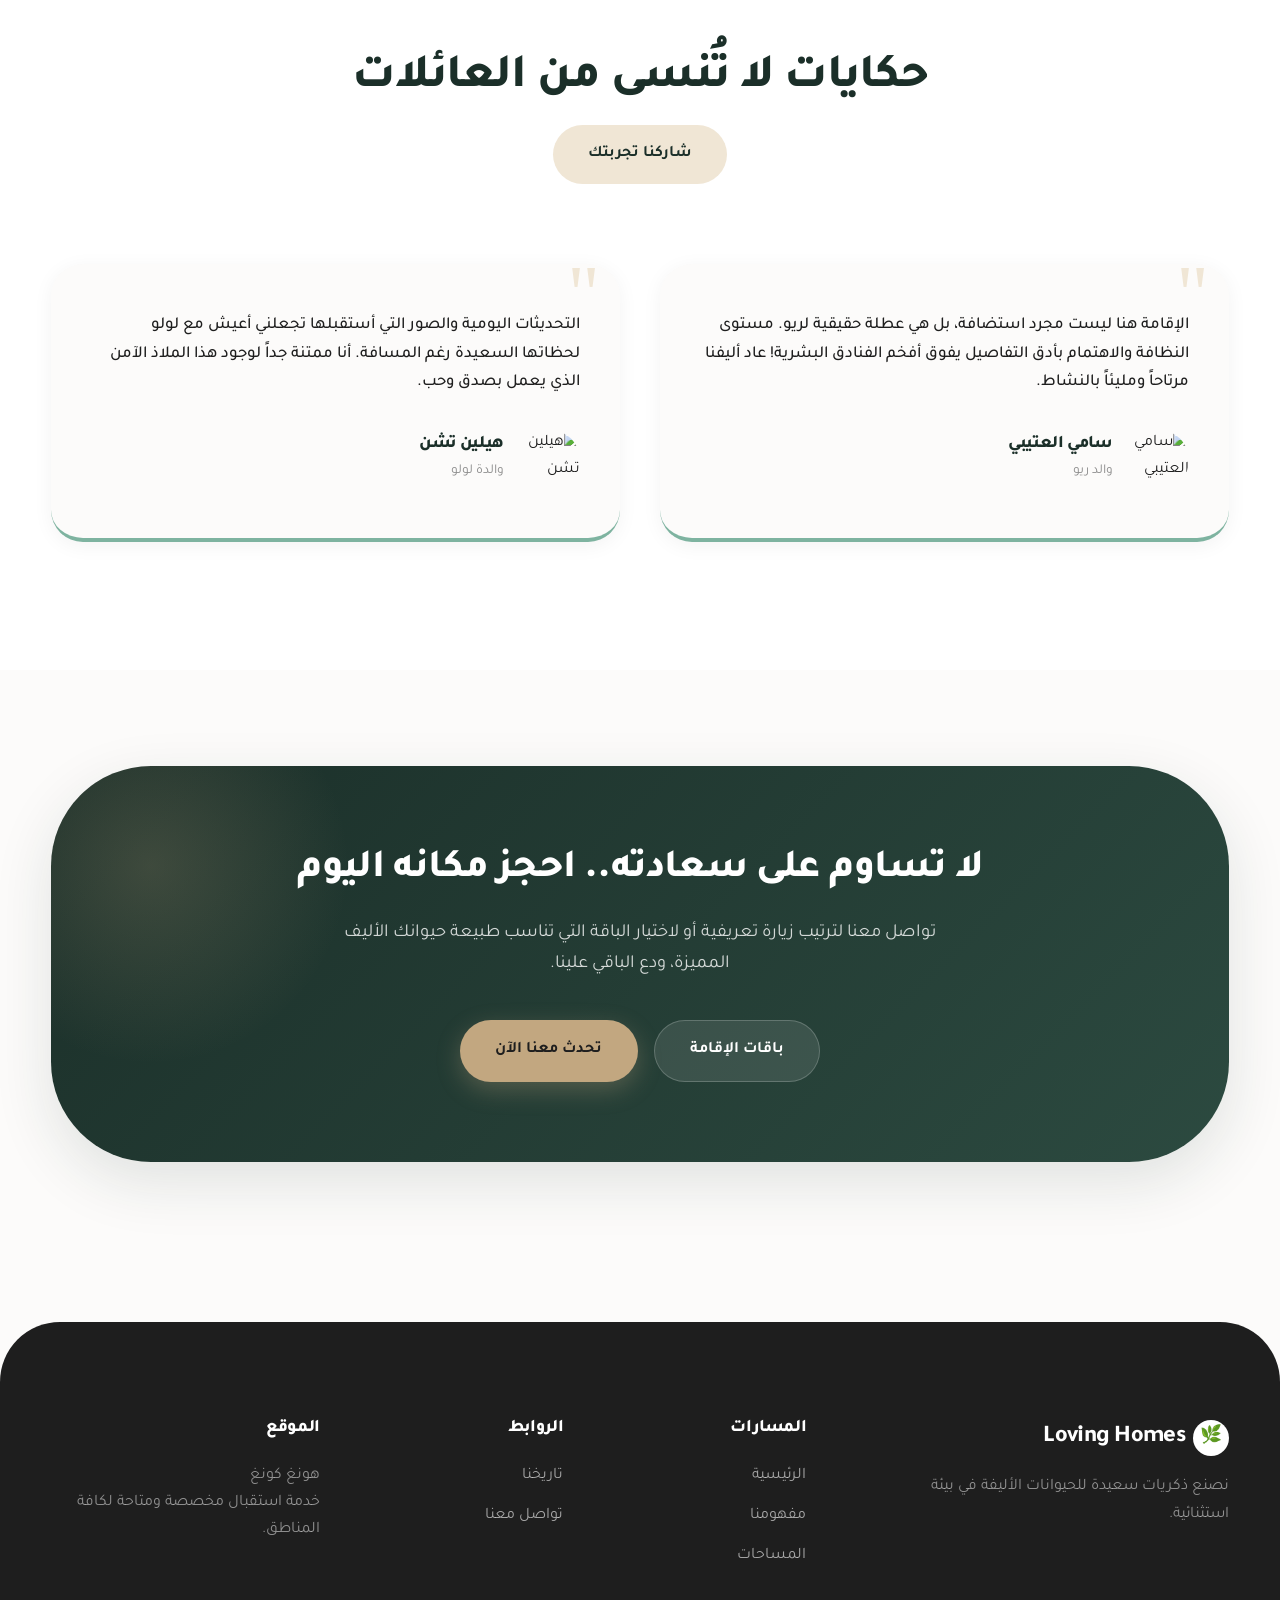
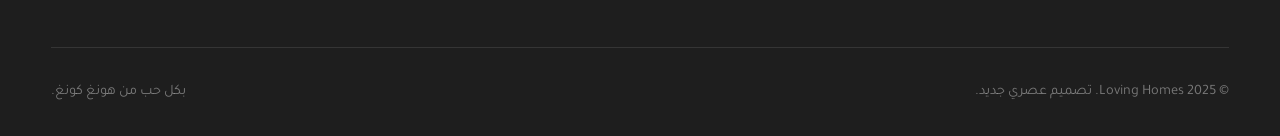
==== commit 3d264384: "Add files via upload" ====
--- a/index.html
+++ b/index.html
@@ -81,7 +81,7 @@
     <div class="container">
       <div class="stats-bar">
         <div class="stat-block">
-          <h3>98%</h3>
+          <h3>99.2%</h3>
           <p>تقييم راحة لا مثيل له</p>
         </div>
         <div class="stat-block">
@@ -147,7 +147,7 @@
 
         <div class="g-masonry">
           <div class="g-item g-large">
-            <img src="https://images.unsplash.com/photo-1537151608804-ea2f10b7b12d?w=800&q=80" alt="لحظة هدوء" />
+            <img src="https://images.unsplash.com/photo-1587300003388-59208cc962cb?w=800&q=80" alt="لحظة هدوء" />
             <span class="g-label">استرخاء</span>
           </div>
           <div class="g-item">
@@ -234,7 +234,7 @@
             <p>التحديثات اليومية والصور التي أستقبلها تجعلني أعيش مع لولو لحظاتها السعيدة رغم المسافة. أنا ممتنة جداً
               لوجود هذا الملاذ الآمن الذي يعمل بصدق وحب.</p>
             <div class="r-user">
-              <img src="https://images.unsplash.com/photo-1494790108755-2616b612b786?w=80&q=80&fit=crop&crop=face"
+              <img src="https://images.unsplash.com/photo-1438761681033-6461ffad8d80?w=80&q=80&fit=crop&crop=face"
                 alt="هيلين تشن" loading="lazy" />
               <div>
                 <h4>هيلين تشن</h4>
--- a/styles.css
+++ b/styles.css
@@ -1,488 +1,490 @@
-/* ==================================================
-   LOVING HOMES – NEW DESIGN CONCEPT (V4)
-   Modern, Airy & Dynamic Aesthetic
-   Palette: Sage Green + Warm Sand + Charcoal
-   ================================================== */
-
-@import url('https://fonts.googleapis.com/css2?family=Outfit:wght@300;400;600;800&family=Tajawal:wght@300;400;500;700;800&display=swap');
-
-/* ── Variables ───────────────────────────────────── */
-:root {
-  --sage-900: #1b2f29;
-  --sage-800: #2c4a40;
-  --sage-600: #497a69;
-  --sage-400: #7eb3a0;
-  --sage-100: #e3efe9;
-  
-  --sand-500: #c2a780;
-  --sand-400: #d6bc94;
-  --sand-200: #f0e6d5;
-  --sand-50:  #fcfbfa;
-  
-  --charcoal: #1e1e1e;
-  --white:    #ffffff;
-  
-  --text-dark: #1e1e1e;
-  --text-mid:  #5c5c5c;
-  --text-light:#8b8b8b;
-  
-  --shadow-sm: 0 4px 20px rgba(0,0,0,0.05);
-  --shadow-md: 0 10px 40px rgba(27,47,41,0.08);
-  --shadow-lg: 0 20px 60px rgba(27,47,41,0.12);
-  
-  --radius-sm: 8px;
-  --radius-md: 16px;
-  --radius-lg: 32px;
-  --radius-xl: 100px;
-  
-  --transition: all 0.4s cubic-bezier(0.16, 1, 0.3, 1);
-}
-
-/* ── Reset & Base ────────────────────────────────── */
-*, *::before, *::after { box-sizing: border-box; margin: 0; padding: 0; }
-html { scroll-behavior: smooth; }
-body {
-  font-family: 'Tajawal', sans-serif;
-  background: var(--sand-50);
-  color: var(--text-dark);
-  line-height: 1.7;
-  direction: rtl;
-  overflow-x: hidden;
-}
-img { max-width: 100%; height: auto; display: block; }
-a { color: inherit; text-decoration: none; }
-ul, ol { list-style: none; }
-h1,h2,h3,h4,h5 {
-  font-family: 'Tajawal', sans-serif;
-  line-height: 1.2;
-  font-weight: 800;
-  letter-spacing: -0.02em;
-}
-h1 { font-size: clamp(2.8rem, 6vw, 4.5rem); }
-h2 { font-size: clamp(2rem, 4vw, 3rem); }
-h3 { font-size: 1.5rem; }
-p  { color: var(--text-mid); }
-
-/* ── Container ───────────────────────────────────── */
-.container {
-  width: min(1300px, 92%);
-  margin-inline: auto;
-}
-
-/* ── Audio Player ────────────────────────────────── */
-.audio-section {
-  position: fixed;
-  bottom: 2rem;
-  left: 2rem;
-  z-index: 9000;
-  display: flex;
-  align-items: center;
-  gap: 0.8rem;
-  background: rgba(255,255,255,0.9);
-  backdrop-filter: blur(12px);
-  border: 1px solid rgba(0,0,0,0.05);
-  border-radius: var(--radius-xl);
-  padding: 0.6rem 1.2rem 0.6rem 0.6rem;
-  box-shadow: var(--shadow-md);
-  transition: var(--transition);
-}
-.audio-section:hover { box-shadow: var(--shadow-lg); transform: translateY(-3px); }
-.audio-btn {
-  width: 40px; height: 40px;
-  border: none;
-  border-radius: 50%;
-  background: var(--sage-800);
-  color: var(--white);
-  cursor: pointer;
-  display: grid;
-  place-items: center;
-  transition: var(--transition);
-}
-.audio-btn:hover { background: var(--sage-600); transform: scale(1.1); }
-.audio-btn svg { width: 14px; height: 14px; fill: var(--white); }
-.audio-label { color: var(--sage-900); font-size: 0.8rem; font-weight: 700; white-space:nowrap; }
-.audio-bars { display: flex; align-items: center; gap: 3px; height: 16px; }
-.bar {
-  width: 3px;
-  background: var(--sage-400);
-  border-radius: 2px;
-  animation: wave 1.2s ease-in-out infinite;
-}
-.bar:nth-child(1) { animation-delay: 0s; height: 10px; }
-.bar:nth-child(2) { animation-delay: 0.2s; height: 16px; }
-.bar:nth-child(3) { animation-delay: 0.4s; height: 8px; }
-.bar:nth-child(4) { animation-delay: 0.6s; height: 14px; }
-.bar.paused { animation-play-state: paused; height: 8px; }
-
-@keyframes wave {
-  0%,100% { transform: scaleY(1); }
-  50% { transform: scaleY(0.4); }
-}
-
-/* ── Navigation ──────────────────────────────────── */
-.site-header {
-  position: fixed;
-  top: 1.5rem;
-  left: 0; right: 0;
-  z-index: 999;
-  transition: var(--transition);
-}
-.nav-wrapper {
-  background: rgba(255,255,255,0.9);
-  backdrop-filter: blur(16px);
-  border-radius: var(--radius-xl);
-  padding: 0 1.5rem;
-  box-shadow: var(--shadow-sm);
-  border: 1px solid rgba(0,0,0,0.03);
-  display: flex;
-  align-items: center;
-  justify-content: space-between;
-  height: 70px;
-}
-.logo {
-  display: flex;
-  align-items: center;
-  gap: 0.5rem;
-}
-.logo-icon {
-  width: 36px; height: 36px;
-  background: var(--sage-800);
-  color: var(--white);
-  border-radius: 50%;
-  display: grid;
-  place-items: center;
-  font-size: 1.1rem;
-}
-.logo-text { font-size: 1.2rem; font-weight: 800; color: var(--sage-900); letter-spacing: -0.03em; }
-
-.nav-menu {
-  display: flex;
-  align-items: center;
-  gap: 1.5rem;
-}
-.nav-menu a {
-  color: var(--text-mid);
-  font-weight: 600;
-  font-size: 0.95rem;
-  transition: var(--transition);
-  position: relative;
-}
-.nav-menu a::after {
-  content: '';
-  position: absolute;
-  bottom: -4px; left: 0; right: 0;
-  height: 2px;
-  background: var(--sage-600);
-  transform: scaleX(0);
-  transition: transform 0.3s ease;
-}
-.nav-menu a:hover, .nav-menu a.active { color: var(--sage-900); }
-.nav-menu a:hover::after, .nav-menu a.active::after { transform: scaleX(1); }
-
-.nav-cta {
-  background: var(--sage-900);
-  color: var(--white) !important;
-  padding: 0.6rem 1.4rem;
-  border-radius: var(--radius-xl);
-  font-weight: 700;
-}
-.nav-cta::after { display: none !important; }
-.nav-cta:hover { background: var(--sage-600); transform: translateY(-2px); box-shadow: 0 4px 15px rgba(44,74,64,0.3); }
-
-.nav-toggle {
-  display: none;
-  background: none;
-  border: none;
-  cursor: pointer;
-  padding: 5px;
-}
-.nav-toggle span { display: block; width: 24px; height: 2px; background: var(--sage-900); margin: 5px 0; transition: 0.3s; }
-
-/* ── Buttons ─────────────────────────────────────── */
-.btn {
-  display: inline-flex;
-  align-items: center;
-  justify-content: center;
-  padding: 1rem 2.2rem;
-  border-radius: var(--radius-xl);
-  font-weight: 700;
-  font-size: 1rem;
-  cursor: pointer;
-  border: none;
-  transition: var(--transition);
-}
-.btn-primary {
-  background: var(--sage-800);
-  color: var(--white);
-  box-shadow: 0 8px 24px rgba(44,74,64,0.25);
-}
-.btn-primary:hover { background: var(--sage-600); transform: translateY(-3px); box-shadow: 0 12px 30px rgba(44,74,64,0.35); }
-.btn-secondary {
-  background: var(--sand-200);
-  color: var(--sage-900);
-}
-.btn-secondary:hover { background: var(--sand-400); transform: translateY(-3px); }
-
-/* ── Hero Section (V4) ───────────────────────────── */
-.hero-v4 {
-  padding: 12rem 0 6rem;
-  min-height: 100vh;
-  display: flex;
-  align-items: center;
-  position: relative;
-  overflow: hidden;
-}
-.hero-shape-1 {
-  position: absolute;
-  top: -10%; right: -5%;
-  width: 600px; height: 600px;
-  background: var(--sage-100);
-  border-radius: 50%;
-  filter: blur(80px);
-  z-index: -1;
-}
-.hero-shape-2 {
-  position: absolute;
-  bottom: 10%; left: -10%;
-  width: 500px; height: 500px;
-  background: var(--sand-200);
-  border-radius: 50%;
-  filter: blur(80px);
-  z-index: -1;
-  opacity: 0.6;
-}
-.hero-grid {
-  display: grid;
-  grid-template-columns: 1fr 1fr;
-  gap: 4rem;
-  align-items: center;
-}
-.hero-text .badge {
-  display: inline-block;
-  background: rgba(44,74,64,0.1);
-  color: var(--sage-800);
-  padding: 0.5rem 1.2rem;
-  border-radius: var(--radius-xl);
-  font-weight: 700;
-  font-size: 0.85rem;
-  margin-bottom: 2rem;
-}
-.hero-text h1 { color: var(--sage-900); margin-bottom: 1.5rem; }
-.hero-text h1 span { color: var(--sand-500); }
-.hero-text p { font-size: 1.2rem; margin-bottom: 2.5rem; max-width: 540px; }
-.hero-actions { display: flex; gap: 1rem; flex-wrap: wrap; }
-
-.hero-images { position: relative; height: 600px; }
-.img-main {
-  width: 80%;
-  height: 500px;
-  object-fit: cover;
-  border-radius: var(--radius-lg);
-  position: absolute;
-  top: 0; left: 0;
-  box-shadow: var(--shadow-lg);
-}
-.img-float {
-  width: 45%;
-  height: 300px;
-  object-fit: cover;
-  border-radius: var(--radius-lg);
-  position: absolute;
-  bottom: 0; right: 0;
-  border: 10px solid var(--sand-50);
-  box-shadow: var(--shadow-md);
-  transform: translateY(20px);
-  transition: var(--transition);
-}
-.hero-images:hover .img-float { transform: translateY(0); }
-
-/* ── Floating Stats ──────────────────────────────── */
-.stats-bar {
-  background: var(--white);
-  padding: 2.5rem;
-  border-radius: var(--radius-lg);
-  box-shadow: var(--shadow-md);
-  display: grid;
-  grid-template-columns: repeat(3, 1fr);
-  gap: 2rem;
-  margin-top: -3rem;
-  position: relative;
-  z-index: 10;
-}
-.stat-block { text-align: center; border-left: 1px solid var(--sand-200); }
-.stat-block:last-child { border-left: none; }
-.stat-block h3 { font-size: 2.5rem; color: var(--sage-800); margin-bottom: 0.2rem; }
-.stat-block p { font-size: 0.9rem; font-weight: 600; color: var(--text-mid); }
-
-/* ── Philosophy Section ──────────────────────────── */
-.philosophy { padding: 8rem 0; }
-.section-header { text-align: center; margin-bottom: 4rem; max-width: 600px; margin-inline: auto; }
-.section-header .tag { color: var(--sand-500); font-weight: 700; letter-spacing: 0.1em; display: block; margin-bottom: 1rem; }
-.section-header h2 { color: var(--sage-900); }
-
-.cards-wrapper {
-  display: grid;
-  grid-template-columns: repeat(auto-fit, minmax(300px, 1fr));
-  gap: 2rem;
-}
-.phil-card {
-  background: var(--white);
-  padding: 3rem 2.5rem;
-  border-radius: var(--radius-lg);
-  box-shadow: var(--shadow-sm);
-  transition: var(--transition);
-  border-bottom: 4px solid transparent;
-}
-.phil-card:hover { transform: translateY(-10px); box-shadow: var(--shadow-md); border-color: var(--sage-400); }
-.phil-icon {
-  width: 70px; height: 70px;
-  background: var(--sage-100);
-  border-radius: 50%;
-  display: grid;
-  place-items: center;
-  font-size: 1.8rem;
-  margin-bottom: 2rem;
-  color: var(--sage-800);
-}
-.phil-card h3 { color: var(--sage-900); margin-bottom: 1rem; }
-
-/* ── Split Visual Section ────────────────────────── */
-.split-visual { padding: 5rem 0; }
-.split-grid {
-  display: grid;
-  grid-template-columns: 1fr 1fr;
-  background: var(--sage-900);
-  border-radius: var(--radius-lg);
-  overflow: hidden;
-}
-.split-text { padding: 5rem 4rem; color: var(--white); display: flex; flex-direction: column; justify-content: center; }
-.split-text h2 { margin-bottom: 1.5rem; }
-.split-text p { color: rgba(255,255,255,0.7); font-size: 1.1rem; margin-bottom: 2.5rem; }
-.split-img img { width: 100%; height: 100%; object-fit: cover; }
-
-/* ── Modern Gallery ──────────────────────────────── */
-.gallery-v4 { padding: 8rem 0; background: var(--white); }
-.g-masonry {
-  display: grid;
-  grid-template-columns: repeat(3, 1fr);
-  grid-auto-rows: 280px;
-  gap: 1.5rem;
-}
-.g-item { border-radius: var(--radius-md); overflow: hidden; position: relative; }
-.g-item img { width: 100%; height: 100%; object-fit: cover; transition: 0.6s ease; }
-.g-item:hover img { transform: scale(1.05); filter: brightness(0.8); }
-.g-label {
-  position: absolute;
-  bottom: 1.5rem; left: 1.5rem;
-  background: var(--white);
-  padding: 0.5rem 1.2rem;
-  border-radius: var(--radius-xl);
-  font-weight: 700;
-  color: var(--sage-900);
-  opacity: 0;
-  transform: translateY(10px);
-  transition: var(--transition);
-}
-.g-item:hover .g-label { opacity: 1; transform: translateY(0); }
-.g-large { grid-column: span 2; grid-row: span 2; }
-.g-tall { grid-row: span 2; }
-
-/* ── Footer V4 ───────────────────────────────────── */
-.footer-v4 {
-  background: var(--charcoal);
-  color: var(--white);
-  padding: 6rem 0 2rem;
-  border-top-left-radius: 60px;
-  border-top-right-radius: 60px;
-  margin-top: 4rem;
-}
-.footer-grid {
-  display: grid;
-  grid-template-columns: 2fr 1fr 1fr 1.5fr;
-  gap: 4rem;
-  margin-bottom: 4rem;
-}
-.footer-brand { margin-bottom: 1.5rem; }
-.footer-brand .logo-text { color: var(--white); font-size: 1.5rem; }
-.footer-p { color: rgba(255,255,255,0.5); margin-top: 1rem; max-width: 300px; }
-.footer-col h4 { margin-bottom: 1.5rem; font-size: 1.1rem; }
-.footer-links li { margin-bottom: 0.8rem; }
-.footer-links a { color: rgba(255,255,255,0.6); transition: var(--transition); }
-.footer-links a:hover { color: var(--sand-400); padding-right: 5px; }
-.footer-bottom {
-  border-top: 1px solid rgba(255,255,255,0.1);
-  padding-top: 2rem;
-  display: flex;
-  justify-content: space-between;
-  color: rgba(255,255,255,0.4);
-  font-size: 0.9rem;
-}
-
-/* ── Additional Sections (Experience, Reviews, CTA) ── */
-.experience-v4 { padding: 8rem 0; background: var(--sage-100); }
-.exp-grid { display: grid; grid-template-columns: 1fr 1.2fr; gap: 4rem; align-items: center; }
-.exp-text .tag { color: var(--sage-800); font-weight: 700; display: block; margin-bottom: 1rem; letter-spacing: 0.1em; }
-.exp-text h2 { color: var(--sage-900); margin-bottom: 1.5rem; }
-.exp-text p { font-size: 1.1rem; color: var(--text-mid); margin-bottom: 2.5rem; }
-.stats-mini-grid { display: grid; grid-template-columns: 1fr 1fr; gap: 2rem; }
-.s-box { background: var(--white); padding: 1.5rem; border-radius: var(--radius-md); box-shadow: var(--shadow-sm); }
-.s-num { display: block; font-size: 2rem; font-weight: 800; color: var(--sage-800); margin-bottom: 0.5rem; }
-.s-lbl { font-size: 0.9rem; font-weight: 600; color: var(--text-mid); line-height: 1.4; }
-.exp-video { border-radius: var(--radius-lg); overflow: hidden; box-shadow: var(--shadow-lg); border: 8px solid var(--white); background: var(--white); }
-.exp-video video { display: block; border-radius: calc(var(--radius-lg) - 8px); }
-
-.reviews-v4 { padding: 8rem 0; background: var(--white); }
-.reviews-v4 .section-header { text-align: center; margin-bottom: 5rem; }
-.reviews-grid { display: grid; grid-template-columns: repeat(auto-fit, minmax(320px, 1fr)); gap: 2.5rem; }
-.review-card { background: var(--sand-50); padding: 3rem 2.5rem; border-radius: var(--radius-lg); position: relative; border-bottom: 4px solid var(--sage-400); box-shadow: var(--shadow-sm); }
-.r-quote { font-family: 'Times New Roman', serif; font-size: 5rem; color: var(--sand-200); position: absolute; top: -10px; right: 20px; line-height: 1; }
-.review-card p { font-size: 1.05rem; color: var(--text-dark); margin-bottom: 2rem; position: relative; z-index: 1; font-weight: 500; }
-.r-user { display: flex; align-items: center; gap: 1rem; }
-.r-user img { width: 60px; height: 60px; border-radius: 50%; object-fit: cover; }
-.r-user h4 { color: var(--sage-900); font-size: 1.1rem; margin-bottom: 0.2rem; }
-.r-user span { color: var(--text-light); font-size: 0.85rem; }
-
-.cta-v4 { padding: 6rem 0; }
-.cta-inner { background: linear-gradient(135deg, var(--sage-900) 0%, var(--sage-800) 100%); color: var(--white); padding: 5rem 3rem; border-radius: var(--radius-xl); text-align: center; position: relative; overflow: hidden; box-shadow: var(--shadow-lg); }
-.cta-inner::before { content: ''; position: absolute; width: 400px; height: 400px; background: radial-gradient(circle, rgba(194,167,128,0.2) 0%, transparent 70%); top: -100px; left: -100px; border-radius: 50%; pointer-events: none; }
-.cta-inner h2 { margin-bottom: 1.5rem; font-size: 2.5rem; color: var(--white); position: relative; z-index: 1; }
-.cta-inner p { font-size: 1.15rem; color: rgba(255,255,255,0.8); max-width: 600px; margin: 0 auto 2.5rem; position: relative; z-index: 1; }
-.cta-actions { display: flex; gap: 1rem; justify-content: center; position: relative; z-index: 1; flex-wrap: wrap; }
-.cta-actions .btn-primary { background: var(--sand-500); color: var(--charcoal); box-shadow: 0 8px 24px rgba(194,167,128,0.3); }
-.cta-actions .btn-primary:hover { background: var(--sand-400); transform: translateY(-3px); }
-.cta-actions .btn-secondary { background: rgba(255,255,255,0.1); color: var(--white); border: 1px solid rgba(255,255,255,0.2); }
-.cta-actions .btn-secondary:hover { background: rgba(255,255,255,0.2); }
-
-/* ── Responsive ──────────────────────────────────── */
-@media (max-width: 1024px) {
-  .hero-grid { grid-template-columns: 1fr; text-align: center; }
-  .hero-text p { margin-inline: auto; }
-  .hero-actions { justify-content: center; }
-  .hero-images { height: 500px; margin-top: 3rem; }
-  .img-main { width: 90%; left: 5%; }
-  .stats-bar { grid-template-columns: 1fr; gap: 1rem; margin-top: 2rem; }
-  .stat-block { border-left: none; border-bottom: 1px solid var(--sand-200); padding-bottom: 1rem; }
-  .split-grid { grid-template-columns: 1fr; }
-  .exp-grid { grid-template-columns: 1fr; }
-  .footer-grid { grid-template-columns: 1fr 1fr; }
-}
-@media (max-width: 768px) {
-  .nav-menu {
-    position: absolute;
-    top: 80px; left: 1rem; right: 1rem;
-    background: var(--white);
-    flex-direction: column;
-    padding: 2rem;
-    border-radius: var(--radius-md);
-    box-shadow: var(--shadow-lg);
-    display: none;
-  }
-  .nav-menu.active { display: flex; }
-  .nav-toggle { display: block; }
-  .g-masonry { grid-template-columns: 1fr 1fr; }
-  .g-large { grid-column: span 2; }
-  .footer-grid { grid-template-columns: 1fr; }
-  .footer-bottom { flex-direction: column; text-align: center; gap: 1rem; }
-  .cta-inner { padding: 4rem 1.5rem; }
-  .cta-inner h2 { font-size: 2rem; }
+/* ==================================================
+   LOVING HOMES – NEW DESIGN CONCEPT (V4)
+   Modern, Airy & Dynamic Aesthetic
+   Palette: Sage Green + Warm Sand + Charcoal
+   ================================================== */
+
+@import url('https://fonts.googleapis.com/css2?family=Outfit:wght@300;400;600;800&family=Tajawal:wght@300;400;500;700;800&display=swap');
+
+/* ── Variables ───────────────────────────────────── */
+:root {
+  --sage-900: #1b2f29;
+  --sage-800: #2c4a40;
+  --sage-600: #497a69;
+  --sage-400: #7eb3a0;
+  --sage-100: #e3efe9;
+  
+  --sand-500: #c2a780;
+  --sand-400: #d6bc94;
+  --sand-200: #f0e6d5;
+  --sand-50:  #fcfbfa;
+  
+  --charcoal: #1e1e1e;
+  --white:    #ffffff;
+  
+  --text-dark: #1e1e1e;
+  --text-mid:  #5c5c5c;
+  --text-light:#8b8b8b;
+  
+  --shadow-sm: 0 4px 20px rgba(0,0,0,0.05);
+  --shadow-md: 0 10px 40px rgba(27,47,41,0.08);
+  --shadow-lg: 0 20px 60px rgba(27,47,41,0.12);
+  
+  --radius-sm: 8px;
+  --radius-md: 16px;
+  --radius-lg: 32px;
+  --radius-xl: 100px;
+  
+  --transition: all 0.4s cubic-bezier(0.16, 1, 0.3, 1);
+}
+
+/* ── Reset & Base ────────────────────────────────── */
+*, *::before, *::after { box-sizing: border-box; margin: 0; padding: 0; }
+html { scroll-behavior: smooth; }
+body {
+  font-family: 'Tajawal', sans-serif;
+  background: var(--sand-50);
+  color: var(--text-dark);
+  line-height: 1.7;
+  direction: rtl;
+  overflow-x: hidden;
+  -webkit-user-select: none;
+  user-select: none;
+}
+img { max-width: 100%; height: auto; display: block; }
+a { color: inherit; text-decoration: none; }
+ul, ol { list-style: none; }
+h1,h2,h3,h4,h5 {
+  font-family: 'Tajawal', sans-serif;
+  line-height: 1.2;
+  font-weight: 800;
+  letter-spacing: -0.02em;
+}
+h1 { font-size: clamp(2.8rem, 6vw, 4.5rem); }
+h2 { font-size: clamp(2rem, 4vw, 3rem); }
+h3 { font-size: 1.5rem; }
+p  { color: var(--text-mid); }
+
+/* ── Container ───────────────────────────────────── */
+.container {
+  width: min(1300px, 92%);
+  margin-inline: auto;
+}
+
+/* ── Audio Player ────────────────────────────────── */
+.audio-section {
+  position: fixed;
+  bottom: 2rem;
+  left: 2rem;
+  z-index: 9000;
+  display: flex;
+  align-items: center;
+  gap: 0.8rem;
+  background: rgba(255,255,255,0.9);
+  backdrop-filter: blur(12px);
+  border: 1px solid rgba(0,0,0,0.05);
+  border-radius: var(--radius-xl);
+  padding: 0.6rem 1.2rem 0.6rem 0.6rem;
+  box-shadow: var(--shadow-md);
+  transition: var(--transition);
+}
+.audio-section:hover { box-shadow: var(--shadow-lg); transform: translateY(-3px); }
+.audio-btn {
+  width: 40px; height: 40px;
+  border: none;
+  border-radius: 50%;
+  background: var(--sage-800);
+  color: var(--white);
+  cursor: pointer;
+  display: grid;
+  place-items: center;
+  transition: var(--transition);
+}
+.audio-btn:hover { background: var(--sage-600); transform: scale(1.1); }
+.audio-btn svg { width: 14px; height: 14px; fill: var(--white); }
+.audio-label { color: var(--sage-900); font-size: 0.8rem; font-weight: 700; white-space:nowrap; }
+.audio-bars { display: flex; align-items: center; gap: 3px; height: 16px; }
+.bar {
+  width: 3px;
+  background: var(--sage-400);
+  border-radius: 2px;
+  animation: wave 1.2s ease-in-out infinite;
+}
+.bar:nth-child(1) { animation-delay: 0s; height: 10px; }
+.bar:nth-child(2) { animation-delay: 0.2s; height: 16px; }
+.bar:nth-child(3) { animation-delay: 0.4s; height: 8px; }
+.bar:nth-child(4) { animation-delay: 0.6s; height: 14px; }
+.bar.paused { animation-play-state: paused; height: 8px; }
+
+@keyframes wave {
+  0%,100% { transform: scaleY(1); }
+  50% { transform: scaleY(0.4); }
+}
+
+/* ── Navigation ──────────────────────────────────── */
+.site-header {
+  position: fixed;
+  top: 1.5rem;
+  left: 0; right: 0;
+  z-index: 999;
+  transition: var(--transition);
+}
+.nav-wrapper {
+  background: rgba(255,255,255,0.9);
+  backdrop-filter: blur(16px);
+  border-radius: var(--radius-xl);
+  padding: 0 1.5rem;
+  box-shadow: var(--shadow-sm);
+  border: 1px solid rgba(0,0,0,0.03);
+  display: flex;
+  align-items: center;
+  justify-content: space-between;
+  height: 70px;
+}
+.logo {
+  display: flex;
+  align-items: center;
+  gap: 0.5rem;
+}
+.logo-icon {
+  width: 36px; height: 36px;
+  background: var(--sage-800);
+  color: var(--white);
+  border-radius: 50%;
+  display: grid;
+  place-items: center;
+  font-size: 1.1rem;
+}
+.logo-text { font-size: 1.2rem; font-weight: 800; color: var(--sage-900); letter-spacing: -0.03em; }
+
+.nav-menu {
+  display: flex;
+  align-items: center;
+  gap: 1.5rem;
+}
+.nav-menu a {
+  color: var(--text-mid);
+  font-weight: 600;
+  font-size: 0.95rem;
+  transition: var(--transition);
+  position: relative;
+}
+.nav-menu a::after {
+  content: '';
+  position: absolute;
+  bottom: -4px; left: 0; right: 0;
+  height: 2px;
+  background: var(--sage-600);
+  transform: scaleX(0);
+  transition: transform 0.3s ease;
+}
+.nav-menu a:hover, .nav-menu a.active { color: var(--sage-900); }
+.nav-menu a:hover::after, .nav-menu a.active::after { transform: scaleX(1); }
+
+.nav-cta {
+  background: var(--sage-900);
+  color: var(--white) !important;
+  padding: 0.6rem 1.4rem;
+  border-radius: var(--radius-xl);
+  font-weight: 700;
+}
+.nav-cta::after { display: none !important; }
+.nav-cta:hover { background: var(--sage-600); transform: translateY(-2px); box-shadow: 0 4px 15px rgba(44,74,64,0.3); }
+
+.nav-toggle {
+  display: none;
+  background: none;
+  border: none;
+  cursor: pointer;
+  padding: 5px;
+}
+.nav-toggle span { display: block; width: 24px; height: 2px; background: var(--sage-900); margin: 5px 0; transition: 0.3s; }
+
+/* ── Buttons ─────────────────────────────────────── */
+.btn {
+  display: inline-flex;
+  align-items: center;
+  justify-content: center;
+  padding: 1rem 2.2rem;
+  border-radius: var(--radius-xl);
+  font-weight: 700;
+  font-size: 1rem;
+  cursor: pointer;
+  border: none;
+  transition: var(--transition);
+}
+.btn-primary {
+  background: var(--sage-800);
+  color: var(--white);
+  box-shadow: 0 8px 24px rgba(44,74,64,0.25);
+}
+.btn-primary:hover { background: var(--sage-600); transform: translateY(-3px); box-shadow: 0 12px 30px rgba(44,74,64,0.35); }
+.btn-secondary {
+  background: var(--sand-200);
+  color: var(--sage-900);
+}
+.btn-secondary:hover { background: var(--sand-400); transform: translateY(-3px); }
+
+/* ── Hero Section (V4) ───────────────────────────── */
+.hero-v4 {
+  padding: 12rem 0 6rem;
+  min-height: 100vh;
+  display: flex;
+  align-items: center;
+  position: relative;
+  overflow: hidden;
+}
+.hero-shape-1 {
+  position: absolute;
+  top: -10%; right: -5%;
+  width: 600px; height: 600px;
+  background: var(--sage-100);
+  border-radius: 50%;
+  filter: blur(80px);
+  z-index: -1;
+}
+.hero-shape-2 {
+  position: absolute;
+  bottom: 10%; left: -10%;
+  width: 500px; height: 500px;
+  background: var(--sand-200);
+  border-radius: 50%;
+  filter: blur(80px);
+  z-index: -1;
+  opacity: 0.6;
+}
+.hero-grid {
+  display: grid;
+  grid-template-columns: 1fr 1fr;
+  gap: 4rem;
+  align-items: center;
+}
+.hero-text .badge {
+  display: inline-block;
+  background: rgba(44,74,64,0.1);
+  color: var(--sage-800);
+  padding: 0.5rem 1.2rem;
+  border-radius: var(--radius-xl);
+  font-weight: 700;
+  font-size: 0.85rem;
+  margin-bottom: 2rem;
+}
+.hero-text h1 { color: var(--sage-900); margin-bottom: 1.5rem; }
+.hero-text h1 span { color: var(--sand-500); }
+.hero-text p { font-size: 1.2rem; margin-bottom: 2.5rem; max-width: 540px; }
+.hero-actions { display: flex; gap: 1rem; flex-wrap: wrap; }
+
+.hero-images { position: relative; height: 600px; }
+.img-main {
+  width: 80%;
+  height: 500px;
+  object-fit: cover;
+  border-radius: var(--radius-lg);
+  position: absolute;
+  top: 0; left: 0;
+  box-shadow: var(--shadow-lg);
+}
+.img-float {
+  width: 45%;
+  height: 300px;
+  object-fit: cover;
+  border-radius: var(--radius-lg);
+  position: absolute;
+  bottom: 0; right: 0;
+  border: 10px solid var(--sand-50);
+  box-shadow: var(--shadow-md);
+  transform: translateY(20px);
+  transition: var(--transition);
+}
+.hero-images:hover .img-float { transform: translateY(0); }
+
+/* ── Floating Stats ──────────────────────────────── */
+.stats-bar {
+  background: var(--white);
+  padding: 2.5rem;
+  border-radius: var(--radius-lg);
+  box-shadow: var(--shadow-md);
+  display: grid;
+  grid-template-columns: repeat(3, 1fr);
+  gap: 2rem;
+  margin-top: -3rem;
+  position: relative;
+  z-index: 10;
+}
+.stat-block { text-align: center; border-left: 1px solid var(--sand-200); }
+.stat-block:last-child { border-left: none; }
+.stat-block h3 { font-size: 2.5rem; color: var(--sage-800); margin-bottom: 0.2rem; }
+.stat-block p { font-size: 0.9rem; font-weight: 600; color: var(--text-mid); }
+
+/* ── Philosophy Section ──────────────────────────── */
+.philosophy { padding: 8rem 0; }
+.section-header { text-align: center; margin-bottom: 4rem; max-width: 600px; margin-inline: auto; }
+.section-header .tag { color: var(--sand-500); font-weight: 700; letter-spacing: 0.1em; display: block; margin-bottom: 1rem; }
+.section-header h2 { color: var(--sage-900); }
+
+.cards-wrapper {
+  display: grid;
+  grid-template-columns: repeat(auto-fit, minmax(300px, 1fr));
+  gap: 2rem;
+}
+.phil-card {
+  background: var(--white);
+  padding: 3rem 2.5rem;
+  border-radius: var(--radius-lg);
+  box-shadow: var(--shadow-sm);
+  transition: var(--transition);
+  border-bottom: 4px solid transparent;
+}
+.phil-card:hover { transform: translateY(-10px); box-shadow: var(--shadow-md); border-color: var(--sage-400); }
+.phil-icon {
+  width: 70px; height: 70px;
+  background: var(--sage-100);
+  border-radius: 50%;
+  display: grid;
+  place-items: center;
+  font-size: 1.8rem;
+  margin-bottom: 2rem;
+  color: var(--sage-800);
+}
+.phil-card h3 { color: var(--sage-900); margin-bottom: 1rem; }
+
+/* ── Split Visual Section ────────────────────────── */
+.split-visual { padding: 5rem 0; }
+.split-grid {
+  display: grid;
+  grid-template-columns: 1fr 1fr;
+  background: var(--sage-900);
+  border-radius: var(--radius-lg);
+  overflow: hidden;
+}
+.split-text { padding: 5rem 4rem; color: var(--white); display: flex; flex-direction: column; justify-content: center; }
+.split-text h2 { margin-bottom: 1.5rem; }
+.split-text p { color: rgba(255,255,255,0.7); font-size: 1.1rem; margin-bottom: 2.5rem; }
+.split-img img { width: 100%; height: 100%; object-fit: cover; }
+
+/* ── Modern Gallery ──────────────────────────────── */
+.gallery-v4 { padding: 8rem 0; background: var(--white); }
+.g-masonry {
+  display: grid;
+  grid-template-columns: repeat(3, 1fr);
+  grid-auto-rows: 280px;
+  gap: 1.5rem;
+}
+.g-item { border-radius: var(--radius-md); overflow: hidden; position: relative; }
+.g-item img { width: 100%; height: 100%; object-fit: cover; transition: 0.6s ease; }
+.g-item:hover img { transform: scale(1.05); filter: brightness(0.8); }
+.g-label {
+  position: absolute;
+  bottom: 1.5rem; left: 1.5rem;
+  background: var(--white);
+  padding: 0.5rem 1.2rem;
+  border-radius: var(--radius-xl);
+  font-weight: 700;
+  color: var(--sage-900);
+  opacity: 0;
+  transform: translateY(10px);
+  transition: var(--transition);
+}
+.g-item:hover .g-label { opacity: 1; transform: translateY(0); }
+.g-large { grid-column: span 2; grid-row: span 2; }
+.g-tall { grid-row: span 2; }
+
+/* ── Footer V4 ───────────────────────────────────── */
+.footer-v4 {
+  background: var(--charcoal);
+  color: var(--white);
+  padding: 6rem 0 2rem;
+  border-top-left-radius: 60px;
+  border-top-right-radius: 60px;
+  margin-top: 4rem;
+}
+.footer-grid {
+  display: grid;
+  grid-template-columns: 2fr 1fr 1fr 1.5fr;
+  gap: 4rem;
+  margin-bottom: 4rem;
+}
+.footer-brand { margin-bottom: 1.5rem; }
+.footer-brand .logo-text { color: var(--white); font-size: 1.5rem; }
+.footer-p { color: rgba(255,255,255,0.5); margin-top: 1rem; max-width: 300px; }
+.footer-col h4 { margin-bottom: 1.5rem; font-size: 1.1rem; }
+.footer-links li { margin-bottom: 0.8rem; }
+.footer-links a { color: rgba(255,255,255,0.6); transition: var(--transition); }
+.footer-links a:hover { color: var(--sand-400); padding-right: 5px; }
+.footer-bottom {
+  border-top: 1px solid rgba(255,255,255,0.1);
+  padding-top: 2rem;
+  display: flex;
+  justify-content: space-between;
+  color: rgba(255,255,255,0.4);
+  font-size: 0.9rem;
+}
+
+/* ── Additional Sections (Experience, Reviews, CTA) ── */
+.experience-v4 { padding: 8rem 0; background: var(--sage-100); }
+.exp-grid { display: grid; grid-template-columns: 1fr 1.2fr; gap: 4rem; align-items: center; }
+.exp-text .tag { color: var(--sage-800); font-weight: 700; display: block; margin-bottom: 1rem; letter-spacing: 0.1em; }
+.exp-text h2 { color: var(--sage-900); margin-bottom: 1.5rem; }
+.exp-text p { font-size: 1.1rem; color: var(--text-mid); margin-bottom: 2.5rem; }
+.stats-mini-grid { display: grid; grid-template-columns: 1fr 1fr; gap: 2rem; }
+.s-box { background: var(--white); padding: 1.5rem; border-radius: var(--radius-md); box-shadow: var(--shadow-sm); }
+.s-num { display: block; font-size: 2rem; font-weight: 800; color: var(--sage-800); margin-bottom: 0.5rem; }
+.s-lbl { font-size: 0.9rem; font-weight: 600; color: var(--text-mid); line-height: 1.4; }
+.exp-video { border-radius: var(--radius-lg); overflow: hidden; box-shadow: var(--shadow-lg); border: 8px solid var(--white); background: var(--white); }
+.exp-video video { display: block; border-radius: calc(var(--radius-lg) - 8px); }
+
+.reviews-v4 { padding: 8rem 0; background: var(--white); }
+.reviews-v4 .section-header { text-align: center; margin-bottom: 5rem; }
+.reviews-grid { display: grid; grid-template-columns: repeat(auto-fit, minmax(320px, 1fr)); gap: 2.5rem; }
+.review-card { background: var(--sand-50); padding: 3rem 2.5rem; border-radius: var(--radius-lg); position: relative; border-bottom: 4px solid var(--sage-400); box-shadow: var(--shadow-sm); }
+.r-quote { font-family: 'Times New Roman', serif; font-size: 5rem; color: var(--sand-200); position: absolute; top: -10px; right: 20px; line-height: 1; }
+.review-card p { font-size: 1.05rem; color: var(--text-dark); margin-bottom: 2rem; position: relative; z-index: 1; font-weight: 500; }
+.r-user { display: flex; align-items: center; gap: 1rem; }
+.r-user img { width: 60px; height: 60px; border-radius: 50%; object-fit: cover; }
+.r-user h4 { color: var(--sage-900); font-size: 1.1rem; margin-bottom: 0.2rem; }
+.r-user span { color: var(--text-light); font-size: 0.85rem; }
+
+.cta-v4 { padding: 6rem 0; }
+.cta-inner { background: linear-gradient(135deg, var(--sage-900) 0%, var(--sage-800) 100%); color: var(--white); padding: 5rem 3rem; border-radius: var(--radius-xl); text-align: center; position: relative; overflow: hidden; box-shadow: var(--shadow-lg); }
+.cta-inner::before { content: ''; position: absolute; width: 400px; height: 400px; background: radial-gradient(circle, rgba(194,167,128,0.2) 0%, transparent 70%); top: -100px; left: -100px; border-radius: 50%; pointer-events: none; }
+.cta-inner h2 { margin-bottom: 1.5rem; font-size: 2.5rem; color: var(--white); position: relative; z-index: 1; }
+.cta-inner p { font-size: 1.15rem; color: rgba(255,255,255,0.8); max-width: 600px; margin: 0 auto 2.5rem; position: relative; z-index: 1; }
+.cta-actions { display: flex; gap: 1rem; justify-content: center; position: relative; z-index: 1; flex-wrap: wrap; }
+.cta-actions .btn-primary { background: var(--sand-500); color: var(--charcoal); box-shadow: 0 8px 24px rgba(194,167,128,0.3); }
+.cta-actions .btn-primary:hover { background: var(--sand-400); transform: translateY(-3px); }
+.cta-actions .btn-secondary { background: rgba(255,255,255,0.1); color: var(--white); border: 1px solid rgba(255,255,255,0.2); }
+.cta-actions .btn-secondary:hover { background: rgba(255,255,255,0.2); }
+
+/* ── Responsive ──────────────────────────────────── */
+@media (max-width: 1024px) {
+  .hero-grid { grid-template-columns: 1fr; text-align: center; }
+  .hero-text p { margin-inline: auto; }
+  .hero-actions { justify-content: center; }
+  .hero-images { height: 500px; margin-top: 3rem; }
+  .img-main { width: 90%; left: 5%; }
+  .stats-bar { grid-template-columns: 1fr; gap: 1rem; margin-top: 2rem; }
+  .stat-block { border-left: none; border-bottom: 1px solid var(--sand-200); padding-bottom: 1rem; }
+  .split-grid { grid-template-columns: 1fr; }
+  .exp-grid { grid-template-columns: 1fr; }
+  .footer-grid { grid-template-columns: 1fr 1fr; }
+}
+@media (max-width: 768px) {
+  .nav-menu {
+    position: absolute;
+    top: 80px; left: 1rem; right: 1rem;
+    background: var(--white);
+    flex-direction: column;
+    padding: 2rem;
+    border-radius: var(--radius-md);
+    box-shadow: var(--shadow-lg);
+    display: none;
+  }
+  .nav-menu.active { display: flex; }
+  .nav-toggle { display: block; }
+  .g-masonry { grid-template-columns: 1fr 1fr; }
+  .g-large { grid-column: span 2; }
+  .footer-grid { grid-template-columns: 1fr; }
+  .footer-bottom { flex-direction: column; text-align: center; gap: 1rem; }
+  .cta-inner { padding: 4rem 1.5rem; }
+  .cta-inner h2 { font-size: 2rem; }
 }
